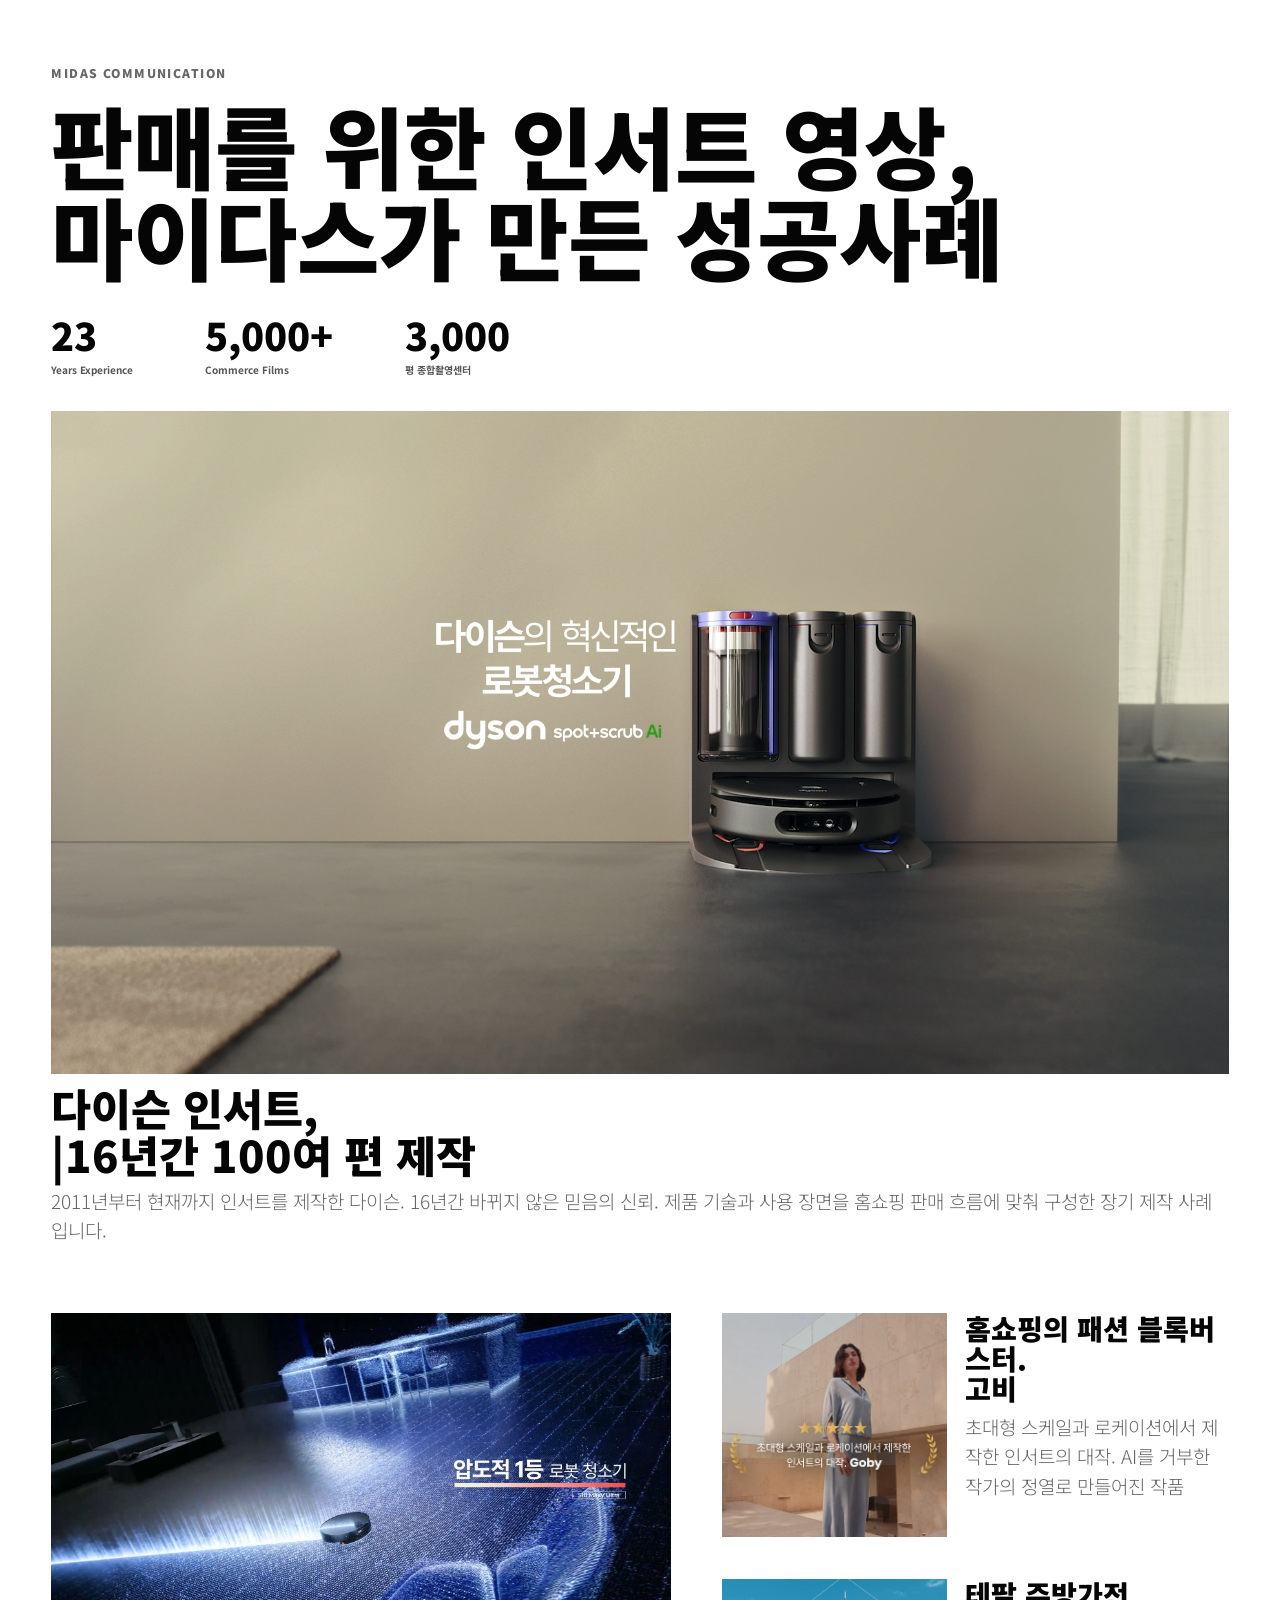
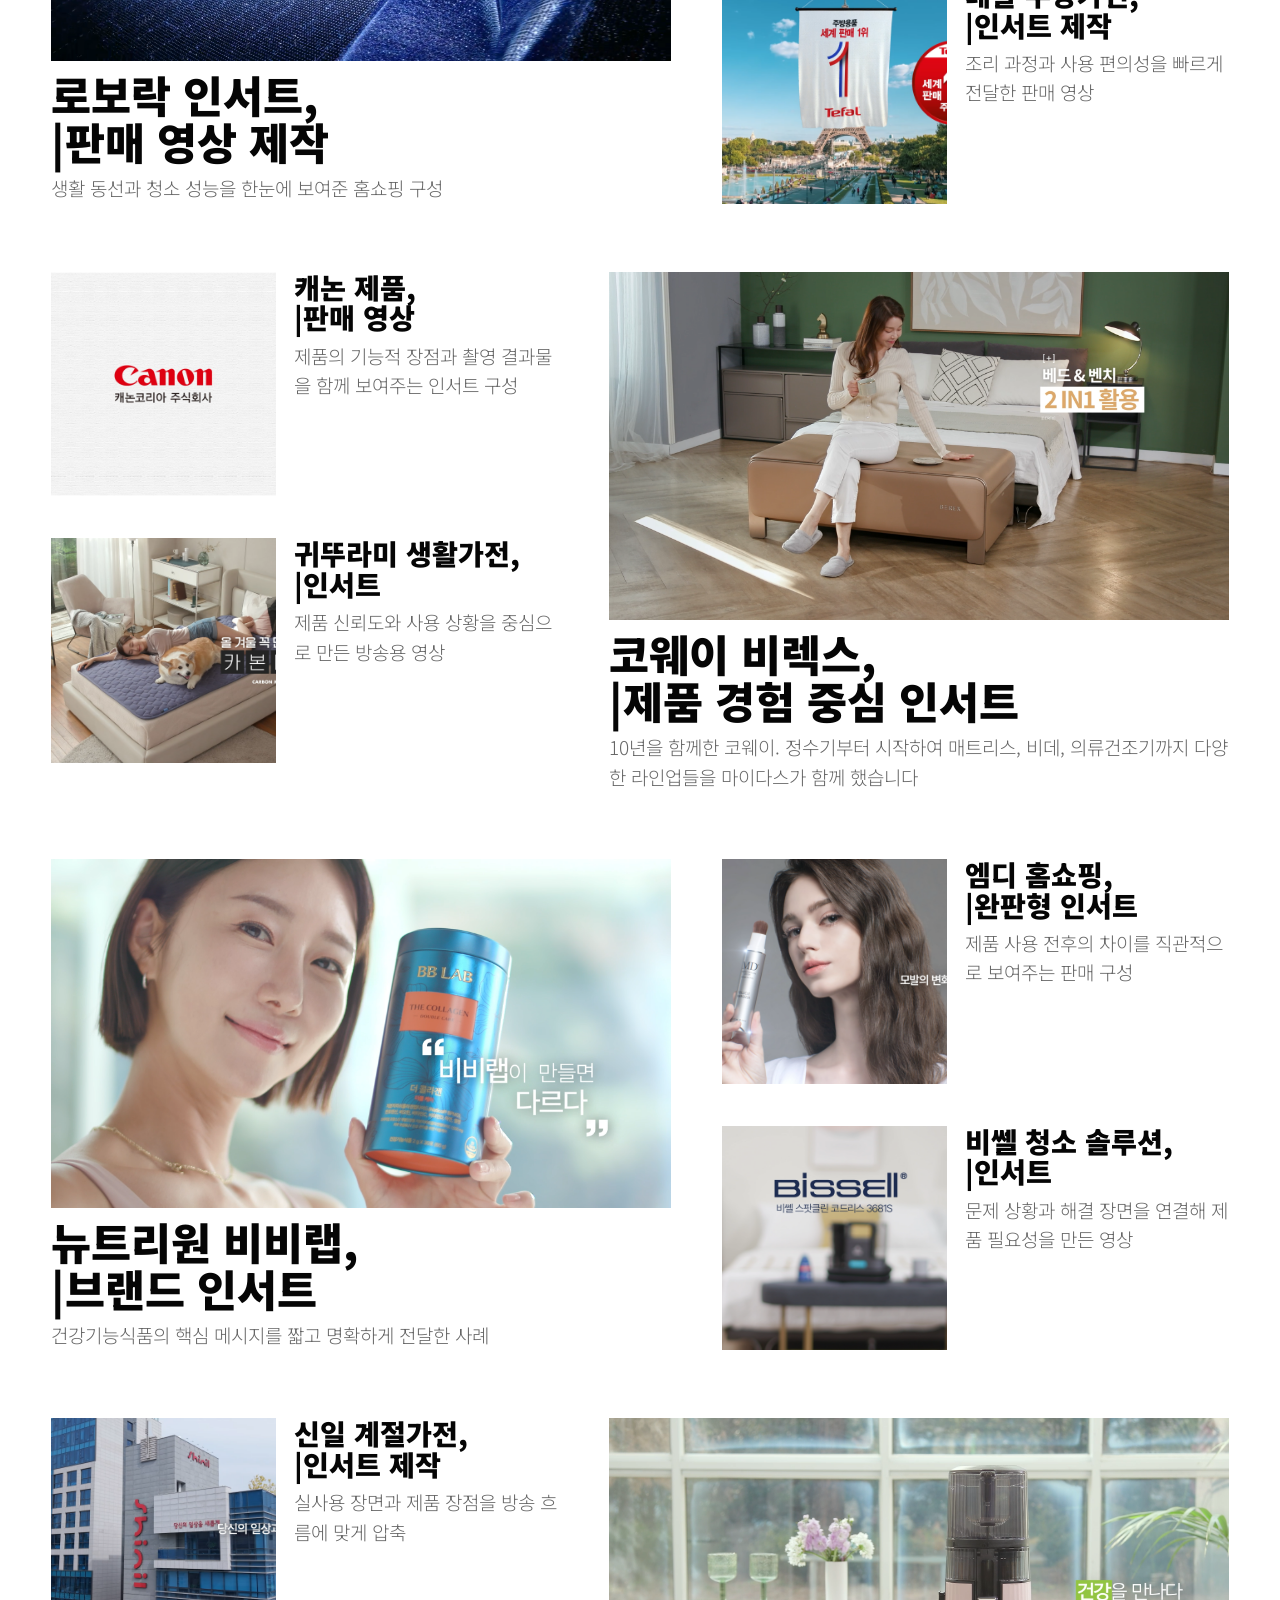
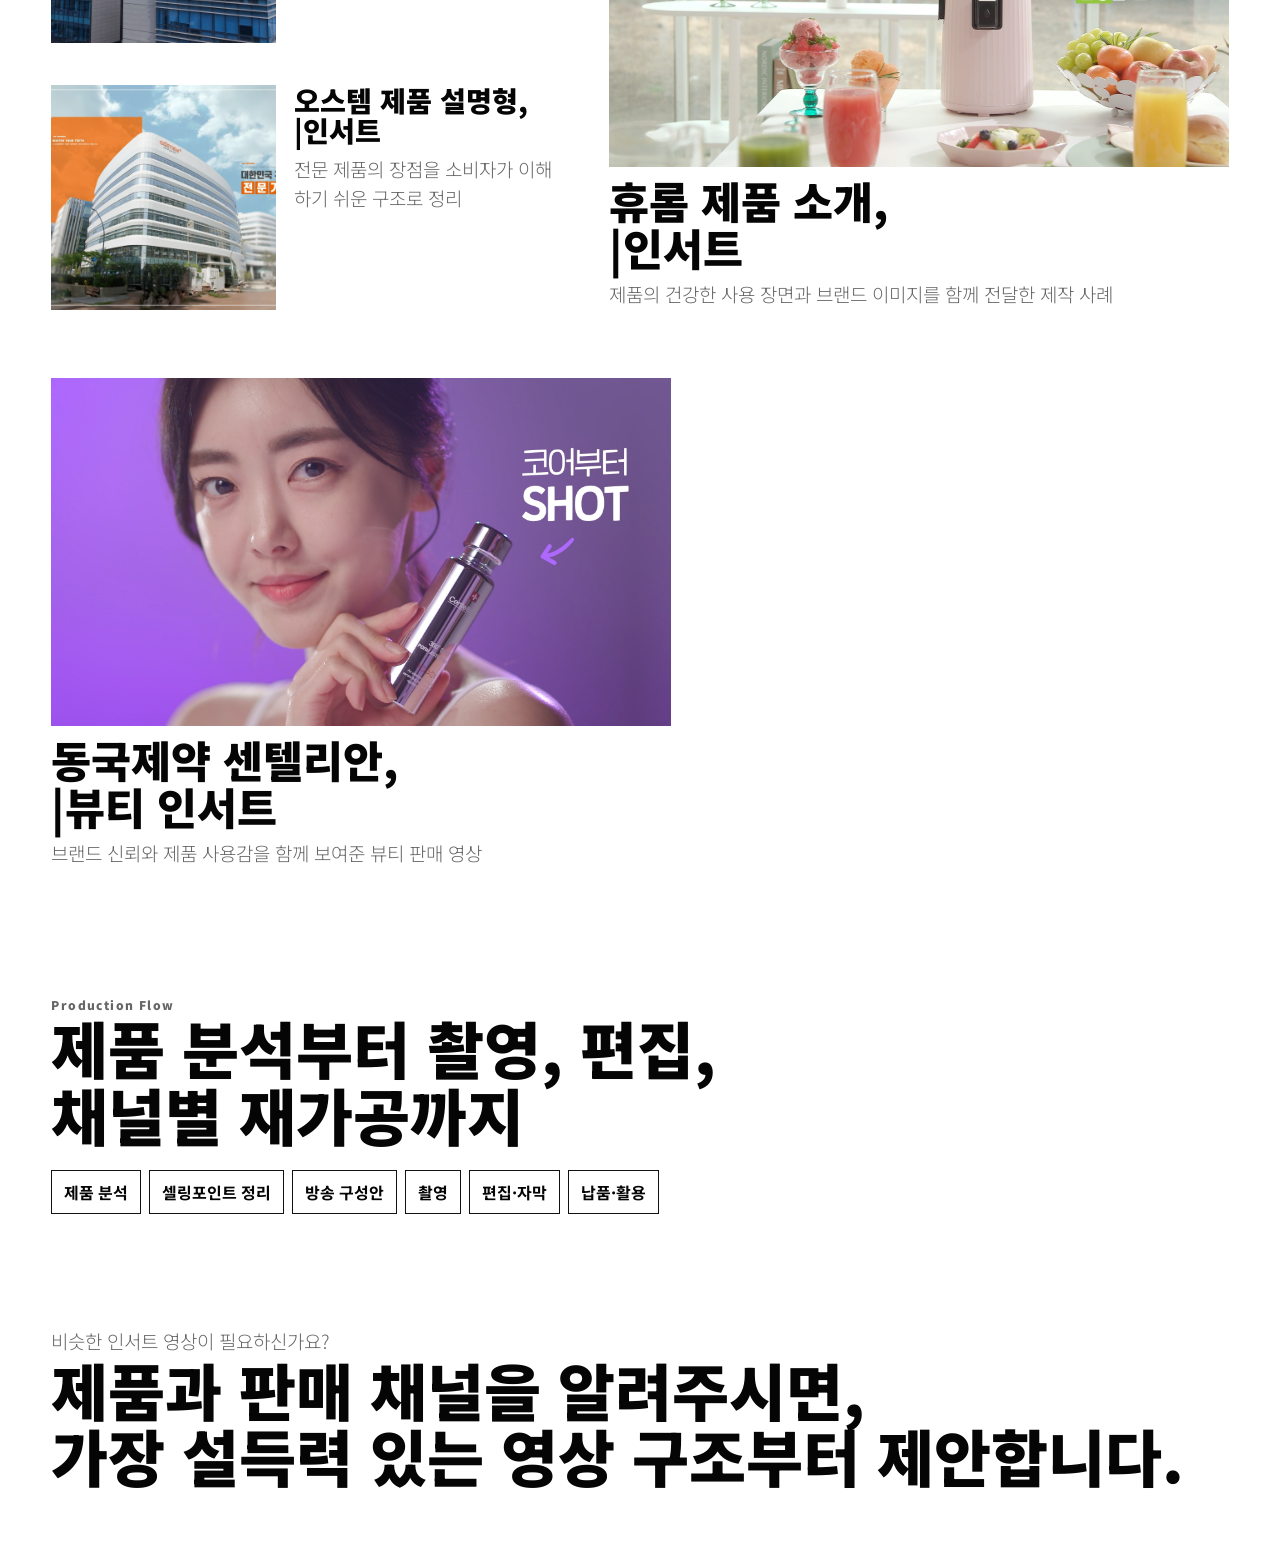
==== index.html @ a3e9abd9 "Update homepage from Google Sheets" ====
<!doctype html><html lang="ko"><head><meta charset="UTF-8"><meta name="viewport" content="width=device-width,initial-scale=1"><title>MIDAS Insert Success Cases</title><link rel="preconnect" href="https://fonts.googleapis.com"><link rel="preconnect" href="https://fonts.gstatic.com" crossorigin><link href="https://fonts.googleapis.com/css2?family=Noto+Sans+KR:wght@300;500;700;900&display=swap" rel="stylesheet"><style>*{box-sizing:border-box}body{margin:0;background:#fff;color:#050505;font-family:'Noto Sans KR',Arial,sans-serif}a{color:inherit;text-decoration:none}.hero{padding:56px 4vw 34px}.hero p,.eyebrow{font-weight:900;font-size:12px;letter-spacing:.12em}.hero h1{font-size:clamp(34px,7vw,92px);line-height:1.02;margin:16px 0 26px;font-weight:900}.stats{display:flex;gap:clamp(18px,6vw,72px);white-space:nowrap}.stats b{font-size:clamp(18px,4vw,38px);font-weight:900}.stats span{display:block;font-size:10px;font-weight:700;color:#555}.case-feature,.works-grid{padding:0 4vw}.editorial-row{display:grid;grid-template-columns:minmax(0,1.1fr) minmax(260px,.9fr);gap:clamp(22px,4vw,62px);align-items:start;margin:clamp(28px,5vw,58px) 0}.editorial-row:nth-child(even){grid-template-columns:minmax(260px,.9fr) minmax(0,1.1fr)}.editorial-row:nth-child(even)>.large-card{order:2}.stack-column{display:grid;gap:clamp(18px,2.5vw,34px)}.work-card{display:block;padding:0 0 10px;transition:.18s}.work-card:hover{background:#050505;color:#fff}.work-card:hover p{color:#bbb}figure{margin:0;overflow:hidden;background:#eee}.large-card figure{aspect-ratio:16/9}.small-card{display:grid;grid-template-columns:minmax(120px,.85fr) 1fr;gap:18px;align-items:start}.small-card figure{aspect-ratio:1/1}.work-card img{width:100%;height:100%;object-fit:cover;display:block}.caption{padding:10px 0 0}.small-card .caption{padding-top:0}h2{margin:0;font-size:clamp(24px,3.4vw,44px);line-height:1.08;font-weight:900}.small-card h2{font-size:clamp(20px,2.2vw,30px)}p{margin:8px 0 0;font-size:clamp(14px,1.5vw,19px);line-height:1.55;font-weight:300;color:#666}.process,.contact-cta{padding:52px 4vw}.process h2,.contact-cta h2{font-size:clamp(30px,5vw,62px)}.process div{display:flex;flex-wrap:wrap;gap:8px;margin-top:22px}.process span{border:1px solid #111;padding:9px 12px;font-weight:700}@media(max-width:760px){.hero{padding:38px 18px 24px}.stats{justify-content:space-between;gap:8px}.stats b{font-size:20px;text-align:center}.stats span{font-size:8px}.case-feature,.works-grid{padding:0 18px}.editorial-row,.editorial-row:nth-child(even){display:block;margin:24px 0}.editorial-row:nth-child(even)>.large-card{order:0}.stack-column{display:block}.work-card,.small-card{display:block;margin:0 0 24px;padding-bottom:0}.small-card figure,.large-card figure{aspect-ratio:16/9}.caption,.small-card .caption{padding:8px 0 0}.small-card h2,h2{font-size:24px}.process,.contact-cta{padding:36px 18px}}</style></head><body><header class="hero"><p>MIDAS COMMUNICATION</p><h1>판매를 위한 인서트 영상,<br>마이다스가 만든 성공사례</h1><div class="stats"><b>23<span>Years Experience</span></b><b>5,000+<span>Commerce Films</span></b><b>3,000<span>평 종합촬영센터</span></b></div></header><main><section class="case-feature"><a class="work-card large-card" href="https://www.youtube.com/watch?v=YJloBRVtW58" target="_blank" rel="noopener"><figure><img src="assets/img/insert/01-다이슨.png" alt="다이슨 인서트 성공사례"></figure><div class="caption"><h2>다이슨 인서트,<br>|16년간 100여 편 제작</h2><p>2011년부터 현재까지 인서트를 제작한 다이슨. 16년간 바뀌지 않은 믿음의 신뢰. 제품 기술과 사용 장면을 홈쇼핑 판매 흐름에 맞춰 구성한 장기 제작 사례입니다.</p></div></a></section><section class="works-grid"><section class="editorial-row"><a class="work-card large-card" href="https://www.youtube.com/watch?v=VkXqY6FxQPs" target="_blank" rel="noopener"><figure><img src="assets/img/insert/02-로보락.png" alt="로보락 인서트 성공사례"></figure><div class="caption"><h2>로보락 인서트,<br>|판매 영상 제작</h2><p>생활 동선과 청소 성능을 한눈에 보여준 홈쇼핑 구성</p></div></a><div class="stack-column"><a class="work-card small-card" href="https://www.youtube.com/watch?v=ZAcKIKrOYzE" target="_blank" rel="noopener"><figure><img src="assets/img/insert/03-고비.png" alt="고비 인서트 성공사례"></figure><div class="caption"><h2>홈쇼핑의 패션 블록버스터.<br> 고비</h2><p>초대형 스케일과 로케이션에서 제작한 인서트의 대작. AI를 거부한 작가의 정열로 만들어진 작품</p></div></a><a class="work-card small-card" href="https://www.youtube.com/watch?v=VJdQchpLtYg" target="_blank" rel="noopener"><figure><img src="assets/img/insert/04-테팔.png" alt="테팔 인서트 성공사례"></figure><div class="caption"><h2>테팔 주방가전,<br>|인서트 제작</h2><p>조리 과정과 사용 편의성을 빠르게 전달한 판매 영상</p></div></a></div></section><section class="editorial-row"><a class="work-card large-card" href="https://www.youtube.com/watch?v=bI1KoRubVqc" target="_blank" rel="noopener"><figure><img src="assets/img/insert/03-코웨이-비렉스.png" alt="코웨이 비렉스 인서트 성공사례"></figure><div class="caption"><h2>코웨이 비렉스,<br>|제품 경험 중심 인서트</h2><p>10년을 함께한 코웨이. 정수기부터 시작하여 매트리스, 비데, 의류건조기까지 다양한 라인업들을 마이다스가 함께 했습니다</p></div></a><div class="stack-column"><a class="work-card small-card" href="https://www.youtube.com/watch?v=8kF6odmtlQk" target="_blank" rel="noopener"><figure><img src="assets/img/insert/06-캐논.png" alt="캐논 인서트 성공사례"></figure><div class="caption"><h2>캐논 제품,<br>|판매 영상</h2><p>제품의 기능적 장점과 촬영 결과물을 함께 보여주는 인서트 구성</p></div></a><a class="work-card small-card" href="https://www.youtube.com/watch?v=P6BZHz0Z4r8" target="_blank" rel="noopener"><figure><img src="assets/img/insert/07-귀뚜라미.png" alt="귀뚜라미 인서트 성공사례"></figure><div class="caption"><h2>귀뚜라미 생활가전,<br>|인서트</h2><p>제품 신뢰도와 사용 상황을 중심으로 만든 방송용 영상</p></div></a></div></section><section class="editorial-row"><a class="work-card large-card" href="https://www.youtube.com/watch?v=Me5SKtn4d7Q" target="_blank" rel="noopener"><figure><img src="assets/img/insert/08-뉴트리원-비비랩.png" alt="뉴트리원 비비랩 인서트 성공사례"></figure><div class="caption"><h2>뉴트리원 비비랩,<br>|브랜드 인서트</h2><p>건강기능식품의 핵심 메시지를 짧고 명확하게 전달한 사례</p></div></a><div class="stack-column"><a class="work-card small-card" href="https://www.youtube.com/watch?v=_7g2HPHQSF0" target="_blank" rel="noopener"><figure><img src="assets/img/insert/09-엠디.png" alt="엠디 인서트 성공사례"></figure><div class="caption"><h2>엠디 홈쇼핑,<br>|완판형 인서트</h2><p>제품 사용 전후의 차이를 직관적으로 보여주는 판매 구성</p></div></a><a class="work-card small-card" href="https://www.youtube.com/watch?v=5ABR43fQeGI" target="_blank" rel="noopener"><figure><img src="assets/img/insert/10-비쎌.png" alt="비쎌 인서트 성공사례"></figure><div class="caption"><h2>비쎌 청소 솔루션,<br>|인서트</h2><p>문제 상황과 해결 장면을 연결해 제품 필요성을 만든 영상</p></div></a></div></section><section class="editorial-row"><a class="work-card large-card" href="https://www.youtube.com/watch?v=Prb7M-NFYwU" target="_blank" rel="noopener"><figure><img src="assets/img/insert/11-휴롬.png" alt="휴롬 인서트 성공사례"></figure><div class="caption"><h2>휴롬 제품 소개,<br>|인서트</h2><p>제품의 건강한 사용 장면과 브랜드 이미지를 함께 전달한 제작 사례</p></div></a><div class="stack-column"><a class="work-card small-card" href="https://www.youtube.com/watch?v=uvN6dx4Ad9w" target="_blank" rel="noopener"><figure><img src="assets/img/insert/12-신일.png" alt="신일 인서트 성공사례"></figure><div class="caption"><h2>신일 계절가전,<br>|인서트 제작</h2><p>실사용 장면과 제품 장점을 방송 흐름에 맞게 압축</p></div></a><a class="work-card small-card" href="https://www.youtube.com/watch?v=EaPGOPDnOjQ" target="_blank" rel="noopener"><figure><img src="assets/img/insert/13-오스템.png" alt="오스템 인서트 성공사례"></figure><div class="caption"><h2>오스템 제품 설명형,<br>|인서트</h2><p>전문 제품의 장점을 소비자가 이해하기 쉬운 구조로 정리</p></div></a></div></section><section class="editorial-row"><a class="work-card large-card" href="https://www.youtube.com/watch?v=bz98h67059M" target="_blank" rel="noopener"><figure><img src="assets/img/insert/14-동국제약-센텔리안.png" alt="동국제약 센텔리안 인서트 성공사례"></figure><div class="caption"><h2>동국제약 센텔리안,<br>|뷰티 인서트</h2><p>브랜드 신뢰와 제품 사용감을 함께 보여준 뷰티 판매 영상</p></div></a><div class="stack-column"></div></section></section><section class="process"><p class="eyebrow">Production Flow</p><h2>제품 분석부터 촬영, 편집,<br>채널별 재가공까지</h2><div><span>제품 분석</span><span>셀링포인트 정리</span><span>방송 구성안</span><span>촬영</span><span>편집·자막</span><span>납품·활용</span></div></section><section class="contact-cta"><p>비슷한 인서트 영상이 필요하신가요?</p><h2>제품과 판매 채널을 알려주시면,<br>가장 설득력 있는 영상 구조부터 제안합니다.</h2></section></main></body></html>
<!-- sheet-published 2026-06-17T03:00:27.350Z -->
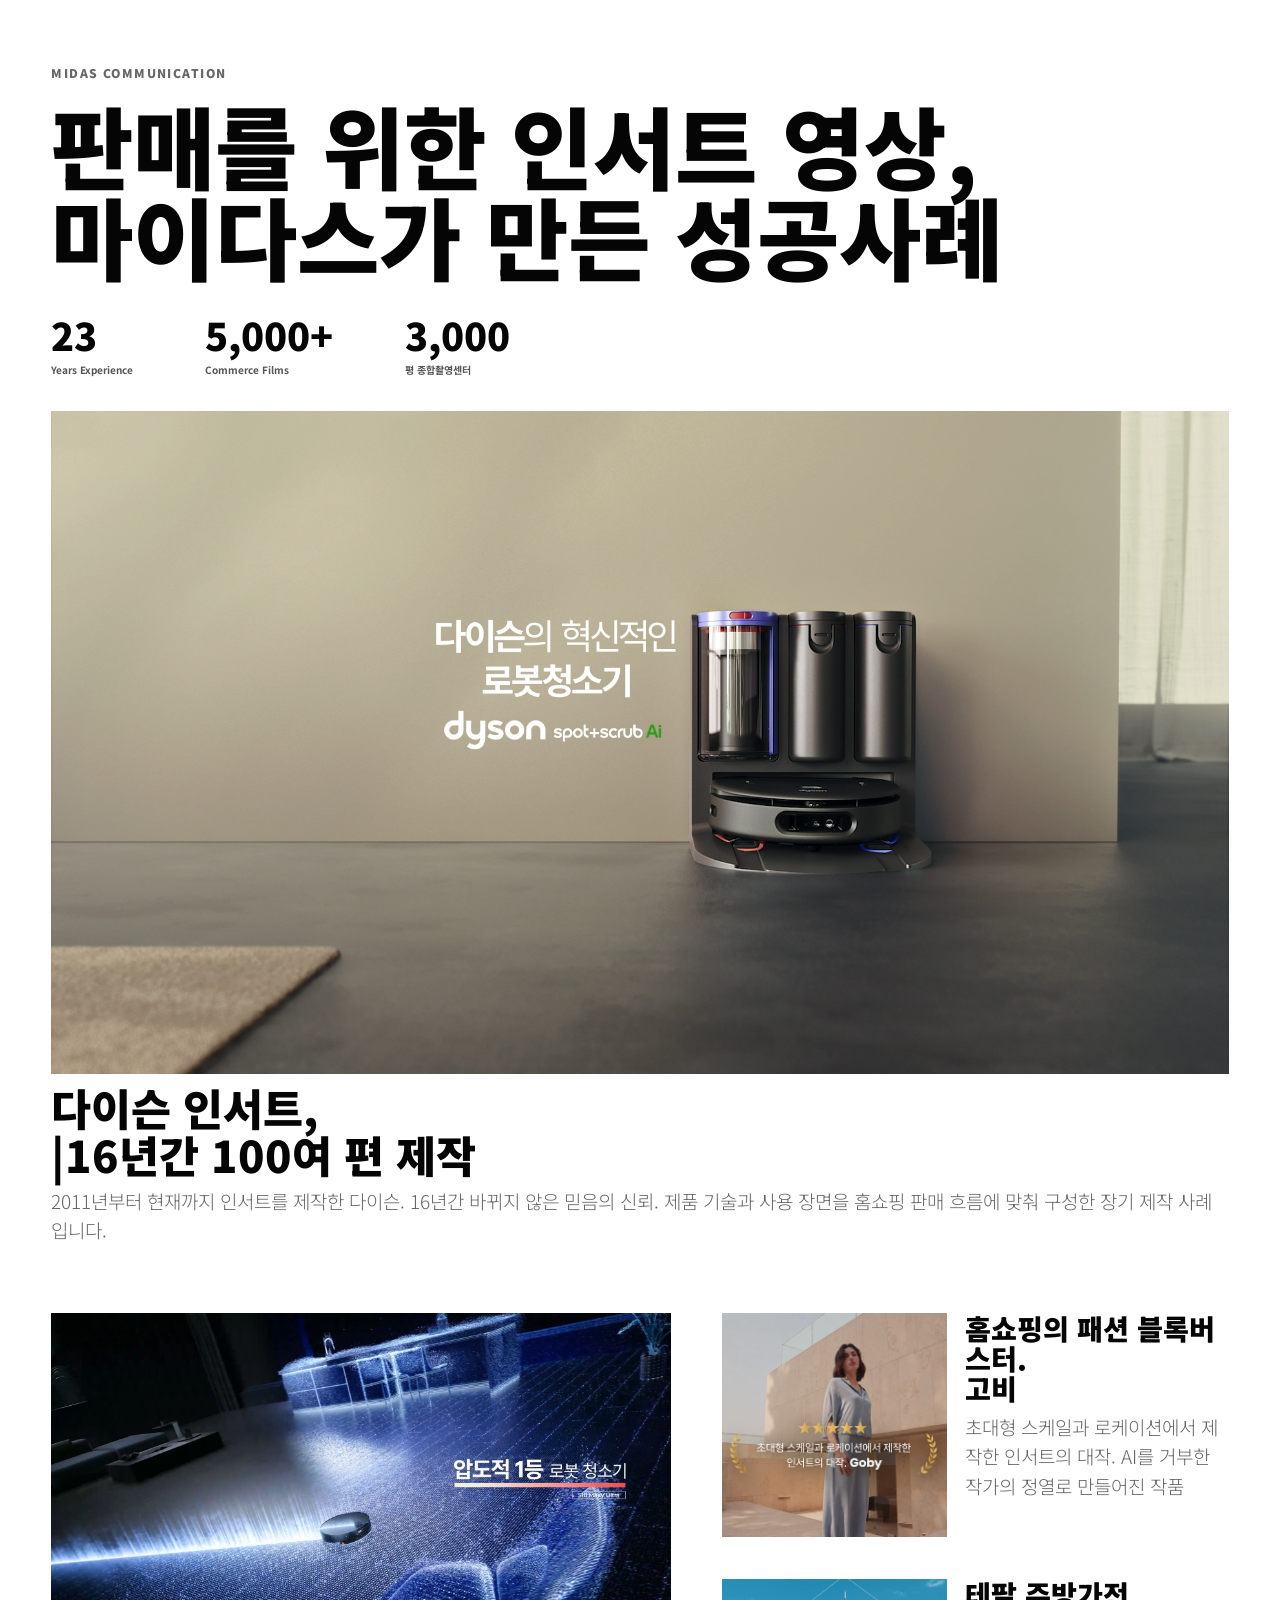
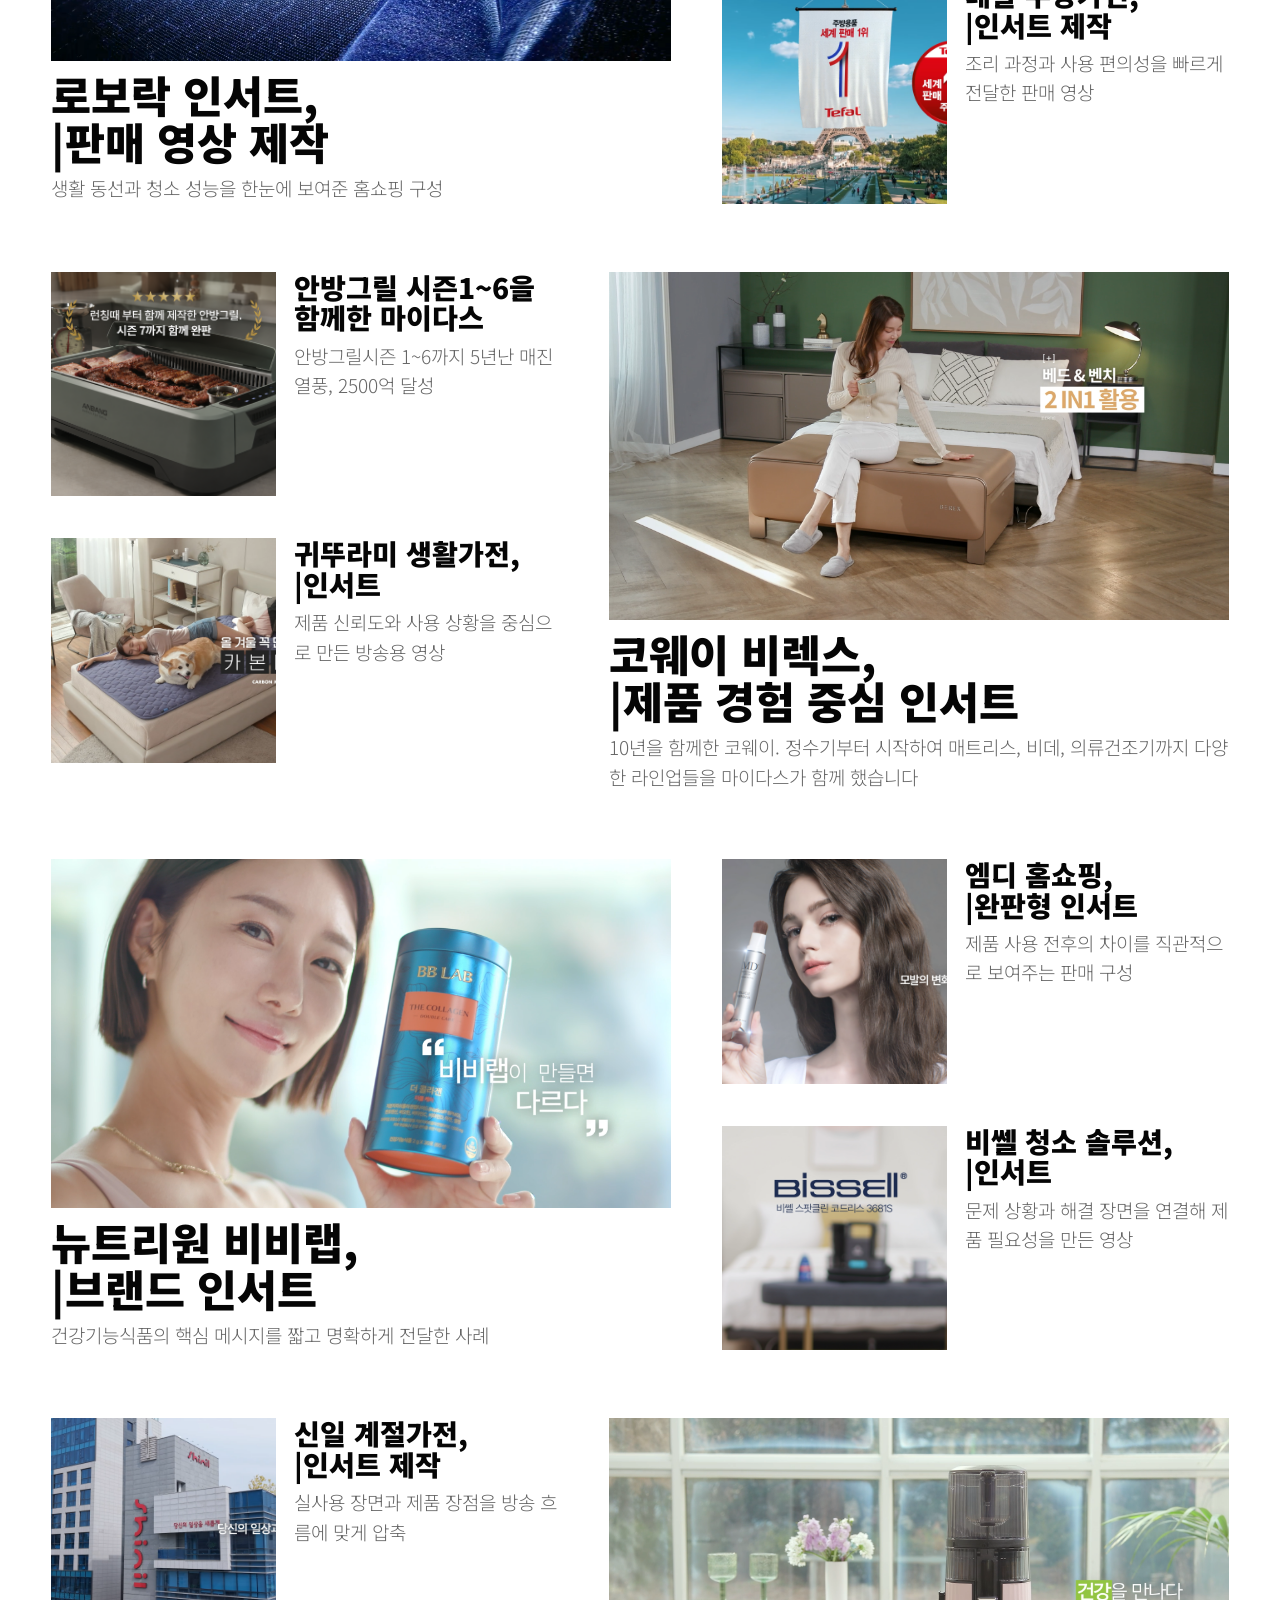
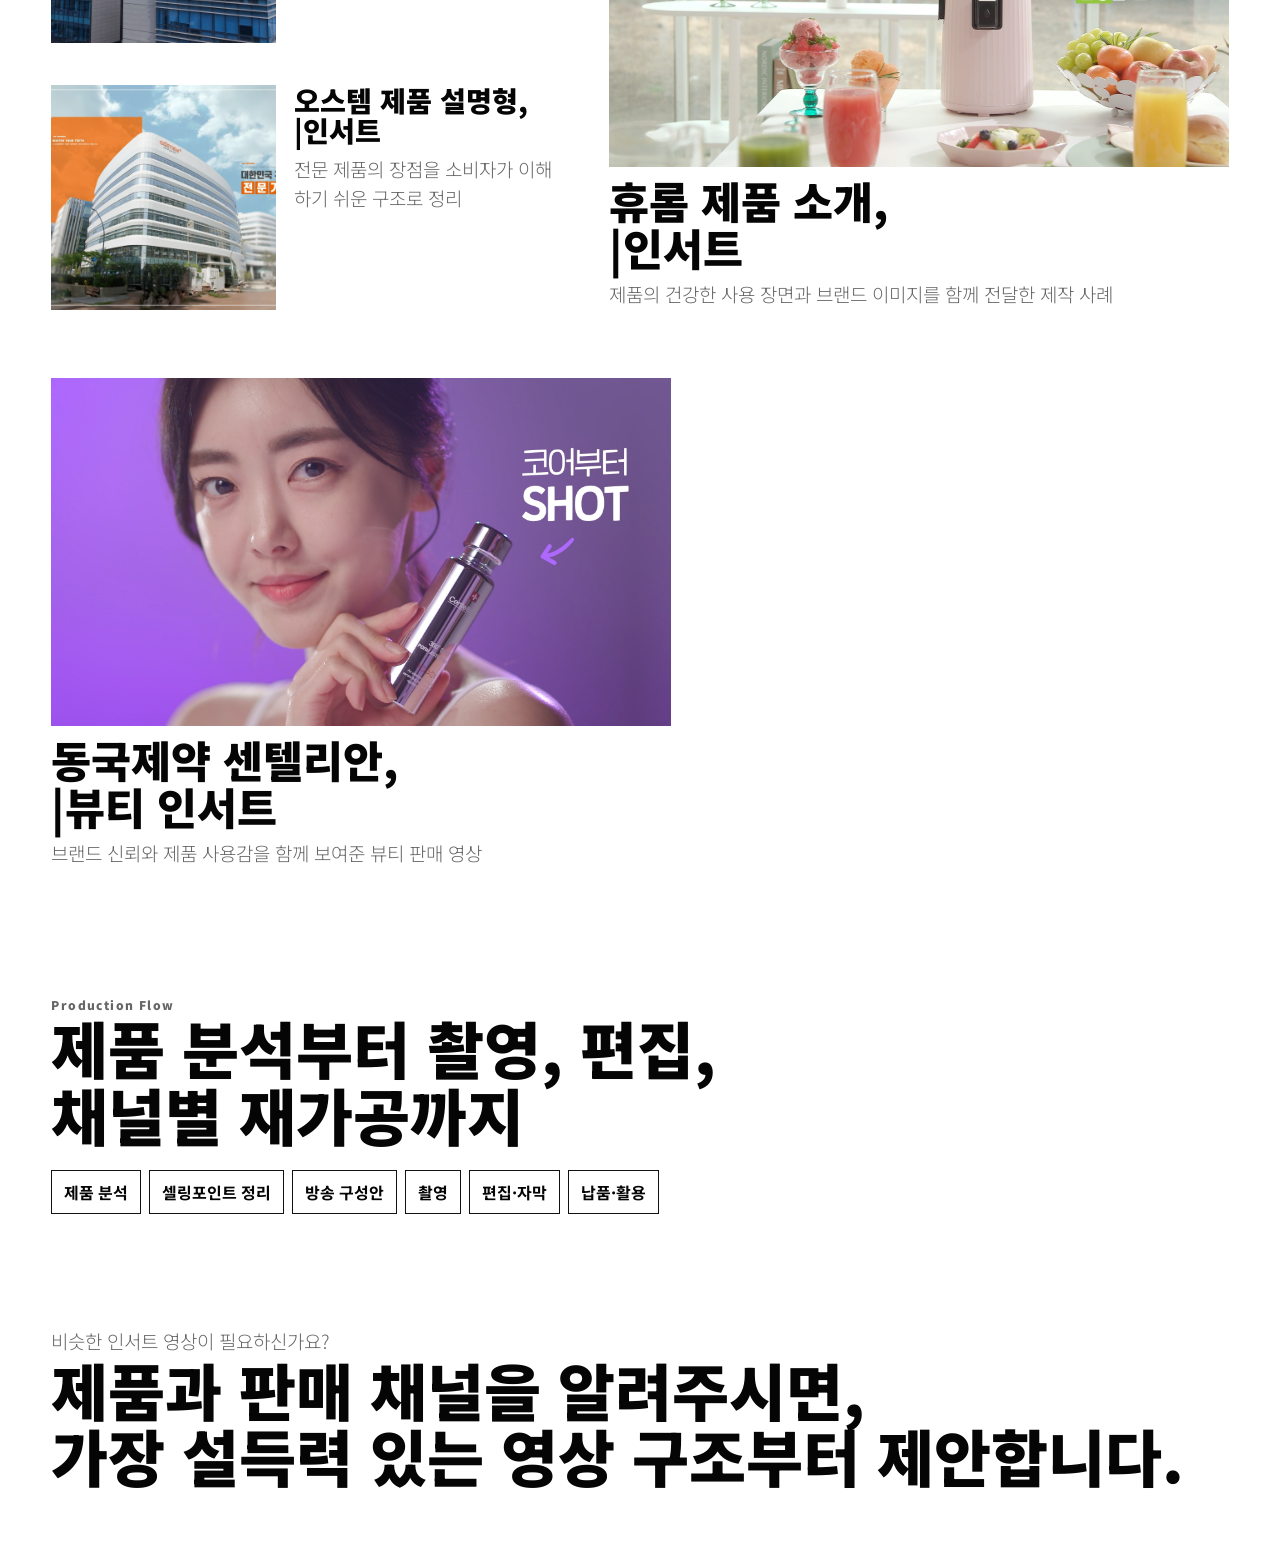
==== commit 90b23884: "Update homepage from Google Sheets" ====
--- a/index.html
+++ b/index.html
@@ -1,2 +1,2 @@
-<!doctype html><html lang="ko"><head><meta charset="UTF-8"><meta name="viewport" content="width=device-width,initial-scale=1"><title>MIDAS Insert Success Cases</title><link rel="preconnect" href="https://fonts.googleapis.com"><link rel="preconnect" href="https://fonts.gstatic.com" crossorigin><link href="https://fonts.googleapis.com/css2?family=Noto+Sans+KR:wght@300;500;700;900&display=swap" rel="stylesheet"><style>*{box-sizing:border-box}body{margin:0;background:#fff;color:#050505;font-family:'Noto Sans KR',Arial,sans-serif}a{color:inherit;text-decoration:none}.hero{padding:56px 4vw 34px}.hero p,.eyebrow{font-weight:900;font-size:12px;letter-spacing:.12em}.hero h1{font-size:clamp(34px,7vw,92px);line-height:1.02;margin:16px 0 26px;font-weight:900}.stats{display:flex;gap:clamp(18px,6vw,72px);white-space:nowrap}.stats b{font-size:clamp(18px,4vw,38px);font-weight:900}.stats span{display:block;font-size:10px;font-weight:700;color:#555}.case-feature,.works-grid{padding:0 4vw}.editorial-row{display:grid;grid-template-columns:minmax(0,1.1fr) minmax(260px,.9fr);gap:clamp(22px,4vw,62px);align-items:start;margin:clamp(28px,5vw,58px) 0}.editorial-row:nth-child(even){grid-template-columns:minmax(260px,.9fr) minmax(0,1.1fr)}.editorial-row:nth-child(even)>.large-card{order:2}.stack-column{display:grid;gap:clamp(18px,2.5vw,34px)}.work-card{display:block;padding:0 0 10px;transition:.18s}.work-card:hover{background:#050505;color:#fff}.work-card:hover p{color:#bbb}figure{margin:0;overflow:hidden;background:#eee}.large-card figure{aspect-ratio:16/9}.small-card{display:grid;grid-template-columns:minmax(120px,.85fr) 1fr;gap:18px;align-items:start}.small-card figure{aspect-ratio:1/1}.work-card img{width:100%;height:100%;object-fit:cover;display:block}.caption{padding:10px 0 0}.small-card .caption{padding-top:0}h2{margin:0;font-size:clamp(24px,3.4vw,44px);line-height:1.08;font-weight:900}.small-card h2{font-size:clamp(20px,2.2vw,30px)}p{margin:8px 0 0;font-size:clamp(14px,1.5vw,19px);line-height:1.55;font-weight:300;color:#666}.process,.contact-cta{padding:52px 4vw}.process h2,.contact-cta h2{font-size:clamp(30px,5vw,62px)}.process div{display:flex;flex-wrap:wrap;gap:8px;margin-top:22px}.process span{border:1px solid #111;padding:9px 12px;font-weight:700}@media(max-width:760px){.hero{padding:38px 18px 24px}.stats{justify-content:space-between;gap:8px}.stats b{font-size:20px;text-align:center}.stats span{font-size:8px}.case-feature,.works-grid{padding:0 18px}.editorial-row,.editorial-row:nth-child(even){display:block;margin:24px 0}.editorial-row:nth-child(even)>.large-card{order:0}.stack-column{display:block}.work-card,.small-card{display:block;margin:0 0 24px;padding-bottom:0}.small-card figure,.large-card figure{aspect-ratio:16/9}.caption,.small-card .caption{padding:8px 0 0}.small-card h2,h2{font-size:24px}.process,.contact-cta{padding:36px 18px}}</style></head><body><header class="hero"><p>MIDAS COMMUNICATION</p><h1>판매를 위한 인서트 영상,<br>마이다스가 만든 성공사례</h1><div class="stats"><b>23<span>Years Experience</span></b><b>5,000+<span>Commerce Films</span></b><b>3,000<span>평 종합촬영센터</span></b></div></header><main><section class="case-feature"><a class="work-card large-card" href="https://www.youtube.com/watch?v=YJloBRVtW58" target="_blank" rel="noopener"><figure><img src="assets/img/insert/01-다이슨.png" alt="다이슨 인서트 성공사례"></figure><div class="caption"><h2>다이슨 인서트,<br>|16년간 100여 편 제작</h2><p>2011년부터 현재까지 인서트를 제작한 다이슨. 16년간 바뀌지 않은 믿음의 신뢰. 제품 기술과 사용 장면을 홈쇼핑 판매 흐름에 맞춰 구성한 장기 제작 사례입니다.</p></div></a></section><section class="works-grid"><section class="editorial-row"><a class="work-card large-card" href="https://www.youtube.com/watch?v=VkXqY6FxQPs" target="_blank" rel="noopener"><figure><img src="assets/img/insert/02-로보락.png" alt="로보락 인서트 성공사례"></figure><div class="caption"><h2>로보락 인서트,<br>|판매 영상 제작</h2><p>생활 동선과 청소 성능을 한눈에 보여준 홈쇼핑 구성</p></div></a><div class="stack-column"><a class="work-card small-card" href="https://www.youtube.com/watch?v=ZAcKIKrOYzE" target="_blank" rel="noopener"><figure><img src="assets/img/insert/03-고비.png" alt="고비 인서트 성공사례"></figure><div class="caption"><h2>홈쇼핑의 패션 블록버스터.<br> 고비</h2><p>초대형 스케일과 로케이션에서 제작한 인서트의 대작. AI를 거부한 작가의 정열로 만들어진 작품</p></div></a><a class="work-card small-card" href="https://www.youtube.com/watch?v=VJdQchpLtYg" target="_blank" rel="noopener"><figure><img src="assets/img/insert/04-테팔.png" alt="테팔 인서트 성공사례"></figure><div class="caption"><h2>테팔 주방가전,<br>|인서트 제작</h2><p>조리 과정과 사용 편의성을 빠르게 전달한 판매 영상</p></div></a></div></section><section class="editorial-row"><a class="work-card large-card" href="https://www.youtube.com/watch?v=bI1KoRubVqc" target="_blank" rel="noopener"><figure><img src="assets/img/insert/03-코웨이-비렉스.png" alt="코웨이 비렉스 인서트 성공사례"></figure><div class="caption"><h2>코웨이 비렉스,<br>|제품 경험 중심 인서트</h2><p>10년을 함께한 코웨이. 정수기부터 시작하여 매트리스, 비데, 의류건조기까지 다양한 라인업들을 마이다스가 함께 했습니다</p></div></a><div class="stack-column"><a class="work-card small-card" href="https://www.youtube.com/watch?v=8kF6odmtlQk" target="_blank" rel="noopener"><figure><img src="assets/img/insert/06-캐논.png" alt="캐논 인서트 성공사례"></figure><div class="caption"><h2>캐논 제품,<br>|판매 영상</h2><p>제품의 기능적 장점과 촬영 결과물을 함께 보여주는 인서트 구성</p></div></a><a class="work-card small-card" href="https://www.youtube.com/watch?v=P6BZHz0Z4r8" target="_blank" rel="noopener"><figure><img src="assets/img/insert/07-귀뚜라미.png" alt="귀뚜라미 인서트 성공사례"></figure><div class="caption"><h2>귀뚜라미 생활가전,<br>|인서트</h2><p>제품 신뢰도와 사용 상황을 중심으로 만든 방송용 영상</p></div></a></div></section><section class="editorial-row"><a class="work-card large-card" href="https://www.youtube.com/watch?v=Me5SKtn4d7Q" target="_blank" rel="noopener"><figure><img src="assets/img/insert/08-뉴트리원-비비랩.png" alt="뉴트리원 비비랩 인서트 성공사례"></figure><div class="caption"><h2>뉴트리원 비비랩,<br>|브랜드 인서트</h2><p>건강기능식품의 핵심 메시지를 짧고 명확하게 전달한 사례</p></div></a><div class="stack-column"><a class="work-card small-card" href="https://www.youtube.com/watch?v=_7g2HPHQSF0" target="_blank" rel="noopener"><figure><img src="assets/img/insert/09-엠디.png" alt="엠디 인서트 성공사례"></figure><div class="caption"><h2>엠디 홈쇼핑,<br>|완판형 인서트</h2><p>제품 사용 전후의 차이를 직관적으로 보여주는 판매 구성</p></div></a><a class="work-card small-card" href="https://www.youtube.com/watch?v=5ABR43fQeGI" target="_blank" rel="noopener"><figure><img src="assets/img/insert/10-비쎌.png" alt="비쎌 인서트 성공사례"></figure><div class="caption"><h2>비쎌 청소 솔루션,<br>|인서트</h2><p>문제 상황과 해결 장면을 연결해 제품 필요성을 만든 영상</p></div></a></div></section><section class="editorial-row"><a class="work-card large-card" href="https://www.youtube.com/watch?v=Prb7M-NFYwU" target="_blank" rel="noopener"><figure><img src="assets/img/insert/11-휴롬.png" alt="휴롬 인서트 성공사례"></figure><div class="caption"><h2>휴롬 제품 소개,<br>|인서트</h2><p>제품의 건강한 사용 장면과 브랜드 이미지를 함께 전달한 제작 사례</p></div></a><div class="stack-column"><a class="work-card small-card" href="https://www.youtube.com/watch?v=uvN6dx4Ad9w" target="_blank" rel="noopener"><figure><img src="assets/img/insert/12-신일.png" alt="신일 인서트 성공사례"></figure><div class="caption"><h2>신일 계절가전,<br>|인서트 제작</h2><p>실사용 장면과 제품 장점을 방송 흐름에 맞게 압축</p></div></a><a class="work-card small-card" href="https://www.youtube.com/watch?v=EaPGOPDnOjQ" target="_blank" rel="noopener"><figure><img src="assets/img/insert/13-오스템.png" alt="오스템 인서트 성공사례"></figure><div class="caption"><h2>오스템 제품 설명형,<br>|인서트</h2><p>전문 제품의 장점을 소비자가 이해하기 쉬운 구조로 정리</p></div></a></div></section><section class="editorial-row"><a class="work-card large-card" href="https://www.youtube.com/watch?v=bz98h67059M" target="_blank" rel="noopener"><figure><img src="assets/img/insert/14-동국제약-센텔리안.png" alt="동국제약 센텔리안 인서트 성공사례"></figure><div class="caption"><h2>동국제약 센텔리안,<br>|뷰티 인서트</h2><p>브랜드 신뢰와 제품 사용감을 함께 보여준 뷰티 판매 영상</p></div></a><div class="stack-column"></div></section></section><section class="process"><p class="eyebrow">Production Flow</p><h2>제품 분석부터 촬영, 편집,<br>채널별 재가공까지</h2><div><span>제품 분석</span><span>셀링포인트 정리</span><span>방송 구성안</span><span>촬영</span><span>편집·자막</span><span>납품·활용</span></div></section><section class="contact-cta"><p>비슷한 인서트 영상이 필요하신가요?</p><h2>제품과 판매 채널을 알려주시면,<br>가장 설득력 있는 영상 구조부터 제안합니다.</h2></section></main></body></html>
-<!-- sheet-published 2026-06-17T03:00:27.350Z -->+<!doctype html><html lang="ko"><head><meta charset="UTF-8"><meta name="viewport" content="width=device-width,initial-scale=1"><title>MIDAS Insert Success Cases</title><link rel="preconnect" href="https://fonts.googleapis.com"><link rel="preconnect" href="https://fonts.gstatic.com" crossorigin><link href="https://fonts.googleapis.com/css2?family=Noto+Sans+KR:wght@300;500;700;900&display=swap" rel="stylesheet"><style>*{box-sizing:border-box}body{margin:0;background:#fff;color:#050505;font-family:'Noto Sans KR',Arial,sans-serif}a{color:inherit;text-decoration:none}.hero{padding:56px 4vw 34px}.hero p,.eyebrow{font-weight:900;font-size:12px;letter-spacing:.12em}.hero h1{font-size:clamp(34px,7vw,92px);line-height:1.02;margin:16px 0 26px;font-weight:900}.stats{display:flex;gap:clamp(18px,6vw,72px);white-space:nowrap}.stats b{font-size:clamp(18px,4vw,38px);font-weight:900}.stats span{display:block;font-size:10px;font-weight:700;color:#555}.case-feature,.works-grid{padding:0 4vw}.editorial-row{display:grid;grid-template-columns:minmax(0,1.1fr) minmax(260px,.9fr);gap:clamp(22px,4vw,62px);align-items:start;margin:clamp(28px,5vw,58px) 0}.editorial-row:nth-child(even){grid-template-columns:minmax(260px,.9fr) minmax(0,1.1fr)}.editorial-row:nth-child(even)>.large-card{order:2}.stack-column{display:grid;gap:clamp(18px,2.5vw,34px)}.work-card{display:block;padding:0 0 10px;transition:.18s}.work-card:hover{background:#050505;color:#fff}.work-card:hover p{color:#bbb}figure{margin:0;overflow:hidden;background:#eee}.large-card figure{aspect-ratio:16/9}.small-card{display:grid;grid-template-columns:minmax(120px,.85fr) 1fr;gap:18px;align-items:start}.small-card figure{aspect-ratio:1/1}.work-card img{width:100%;height:100%;object-fit:cover;display:block}.caption{padding:10px 0 0}.small-card .caption{padding-top:0}h2{margin:0;font-size:clamp(24px,3.4vw,44px);line-height:1.08;font-weight:900}.small-card h2{font-size:clamp(20px,2.2vw,30px)}p{margin:8px 0 0;font-size:clamp(14px,1.5vw,19px);line-height:1.55;font-weight:300;color:#666}.process,.contact-cta{padding:52px 4vw}.process h2,.contact-cta h2{font-size:clamp(30px,5vw,62px)}.process div{display:flex;flex-wrap:wrap;gap:8px;margin-top:22px}.process span{border:1px solid #111;padding:9px 12px;font-weight:700}@media(max-width:760px){.hero{padding:38px 18px 24px}.stats{justify-content:space-between;gap:8px}.stats b{font-size:20px;text-align:center}.stats span{font-size:8px}.case-feature,.works-grid{padding:0 18px}.editorial-row,.editorial-row:nth-child(even){display:block;margin:24px 0}.editorial-row:nth-child(even)>.large-card{order:0}.stack-column{display:block}.work-card,.small-card{display:block;margin:0 0 24px;padding-bottom:0}.small-card figure,.large-card figure{aspect-ratio:16/9}.caption,.small-card .caption{padding:8px 0 0}.small-card h2,h2{font-size:24px}.process,.contact-cta{padding:36px 18px}}</style></head><body><header class="hero"><p>MIDAS COMMUNICATION</p><h1>판매를 위한 인서트 영상,<br>마이다스가 만든 성공사례</h1><div class="stats"><b>23<span>Years Experience</span></b><b>5,000+<span>Commerce Films</span></b><b>3,000<span>평 종합촬영센터</span></b></div></header><main><section class="case-feature"><a class="work-card large-card" href="https://www.youtube.com/watch?v=YJloBRVtW58" target="_blank" rel="noopener"><figure><img src="assets/img/insert/01-다이슨.png" alt="다이슨 인서트 성공사례"></figure><div class="caption"><h2>다이슨 인서트,<br>|16년간 100여 편 제작</h2><p>2011년부터 현재까지 인서트를 제작한 다이슨. 16년간 바뀌지 않은 믿음의 신뢰. 제품 기술과 사용 장면을 홈쇼핑 판매 흐름에 맞춰 구성한 장기 제작 사례입니다.</p></div></a></section><section class="works-grid"><section class="editorial-row"><a class="work-card large-card" href="https://www.youtube.com/watch?v=VkXqY6FxQPs" target="_blank" rel="noopener"><figure><img src="assets/img/insert/02-로보락.png" alt="로보락 인서트 성공사례"></figure><div class="caption"><h2>로보락 인서트,<br>|판매 영상 제작</h2><p>생활 동선과 청소 성능을 한눈에 보여준 홈쇼핑 구성</p></div></a><div class="stack-column"><a class="work-card small-card" href="https://www.youtube.com/watch?v=ZAcKIKrOYzE" target="_blank" rel="noopener"><figure><img src="assets/img/insert/03-고비.png" alt="고비 인서트 성공사례"></figure><div class="caption"><h2>홈쇼핑의 패션 블록버스터.<br> 고비</h2><p>초대형 스케일과 로케이션에서 제작한 인서트의 대작. AI를 거부한 작가의 정열로 만들어진 작품</p></div></a><a class="work-card small-card" href="https://www.youtube.com/watch?v=VJdQchpLtYg" target="_blank" rel="noopener"><figure><img src="assets/img/insert/04-테팔.png" alt="테팔 인서트 성공사례"></figure><div class="caption"><h2>테팔 주방가전,<br>|인서트 제작</h2><p>조리 과정과 사용 편의성을 빠르게 전달한 판매 영상</p></div></a></div></section><section class="editorial-row"><a class="work-card large-card" href="https://www.youtube.com/watch?v=bI1KoRubVqc" target="_blank" rel="noopener"><figure><img src="assets/img/insert/03-코웨이-비렉스.png" alt="코웨이 비렉스 인서트 성공사례"></figure><div class="caption"><h2>코웨이 비렉스,<br>|제품 경험 중심 인서트</h2><p>10년을 함께한 코웨이. 정수기부터 시작하여 매트리스, 비데, 의류건조기까지 다양한 라인업들을 마이다스가 함께 했습니다</p></div></a><div class="stack-column"><a class="work-card small-card" href="https://www.youtube.com/watch?v=8kF6odmtlQk" target="_blank" rel="noopener"><figure><img src="assets/img/insert/06-안방그릴.png" alt="안방그릴 인서트 성공사례"></figure><div class="caption"><h2>안방그릴 시즌1~6을 함께한 마이다스</h2><p>안방그릴시즌 1~6까지 5년난 매진열풍, 2500억 달성</p></div></a><a class="work-card small-card" href="https://www.youtube.com/watch?v=P6BZHz0Z4r8" target="_blank" rel="noopener"><figure><img src="assets/img/insert/07-귀뚜라미.png" alt="귀뚜라미 인서트 성공사례"></figure><div class="caption"><h2>귀뚜라미 생활가전,<br>|인서트</h2><p>제품 신뢰도와 사용 상황을 중심으로 만든 방송용 영상</p></div></a></div></section><section class="editorial-row"><a class="work-card large-card" href="https://www.youtube.com/watch?v=Me5SKtn4d7Q" target="_blank" rel="noopener"><figure><img src="assets/img/insert/08-뉴트리원-비비랩.png" alt="뉴트리원 비비랩 인서트 성공사례"></figure><div class="caption"><h2>뉴트리원 비비랩,<br>|브랜드 인서트</h2><p>건강기능식품의 핵심 메시지를 짧고 명확하게 전달한 사례</p></div></a><div class="stack-column"><a class="work-card small-card" href="https://www.youtube.com/watch?v=_7g2HPHQSF0" target="_blank" rel="noopener"><figure><img src="assets/img/insert/09-엠디.png" alt="엠디 인서트 성공사례"></figure><div class="caption"><h2>엠디 홈쇼핑,<br>|완판형 인서트</h2><p>제품 사용 전후의 차이를 직관적으로 보여주는 판매 구성</p></div></a><a class="work-card small-card" href="https://www.youtube.com/watch?v=5ABR43fQeGI" target="_blank" rel="noopener"><figure><img src="assets/img/insert/10-비쎌.png" alt="비쎌 인서트 성공사례"></figure><div class="caption"><h2>비쎌 청소 솔루션,<br>|인서트</h2><p>문제 상황과 해결 장면을 연결해 제품 필요성을 만든 영상</p></div></a></div></section><section class="editorial-row"><a class="work-card large-card" href="https://www.youtube.com/watch?v=Prb7M-NFYwU" target="_blank" rel="noopener"><figure><img src="assets/img/insert/11-휴롬.png" alt="휴롬 인서트 성공사례"></figure><div class="caption"><h2>휴롬 제품 소개,<br>|인서트</h2><p>제품의 건강한 사용 장면과 브랜드 이미지를 함께 전달한 제작 사례</p></div></a><div class="stack-column"><a class="work-card small-card" href="https://www.youtube.com/watch?v=uvN6dx4Ad9w" target="_blank" rel="noopener"><figure><img src="assets/img/insert/12-신일.png" alt="신일 인서트 성공사례"></figure><div class="caption"><h2>신일 계절가전,<br>|인서트 제작</h2><p>실사용 장면과 제품 장점을 방송 흐름에 맞게 압축</p></div></a><a class="work-card small-card" href="https://www.youtube.com/watch?v=EaPGOPDnOjQ" target="_blank" rel="noopener"><figure><img src="assets/img/insert/13-오스템.png" alt="오스템 인서트 성공사례"></figure><div class="caption"><h2>오스템 제품 설명형,<br>|인서트</h2><p>전문 제품의 장점을 소비자가 이해하기 쉬운 구조로 정리</p></div></a></div></section><section class="editorial-row"><a class="work-card large-card" href="https://www.youtube.com/watch?v=bz98h67059M" target="_blank" rel="noopener"><figure><img src="assets/img/insert/14-동국제약-센텔리안.png" alt="동국제약 센텔리안 인서트 성공사례"></figure><div class="caption"><h2>동국제약 센텔리안,<br>|뷰티 인서트</h2><p>브랜드 신뢰와 제품 사용감을 함께 보여준 뷰티 판매 영상</p></div></a><div class="stack-column"></div></section></section><section class="process"><p class="eyebrow">Production Flow</p><h2>제품 분석부터 촬영, 편집,<br>채널별 재가공까지</h2><div><span>제품 분석</span><span>셀링포인트 정리</span><span>방송 구성안</span><span>촬영</span><span>편집·자막</span><span>납품·활용</span></div></section><section class="contact-cta"><p>비슷한 인서트 영상이 필요하신가요?</p><h2>제품과 판매 채널을 알려주시면,<br>가장 설득력 있는 영상 구조부터 제안합니다.</h2></section></main></body></html>
+<!-- sheet-published 2026-06-17T03:04:25.917Z -->
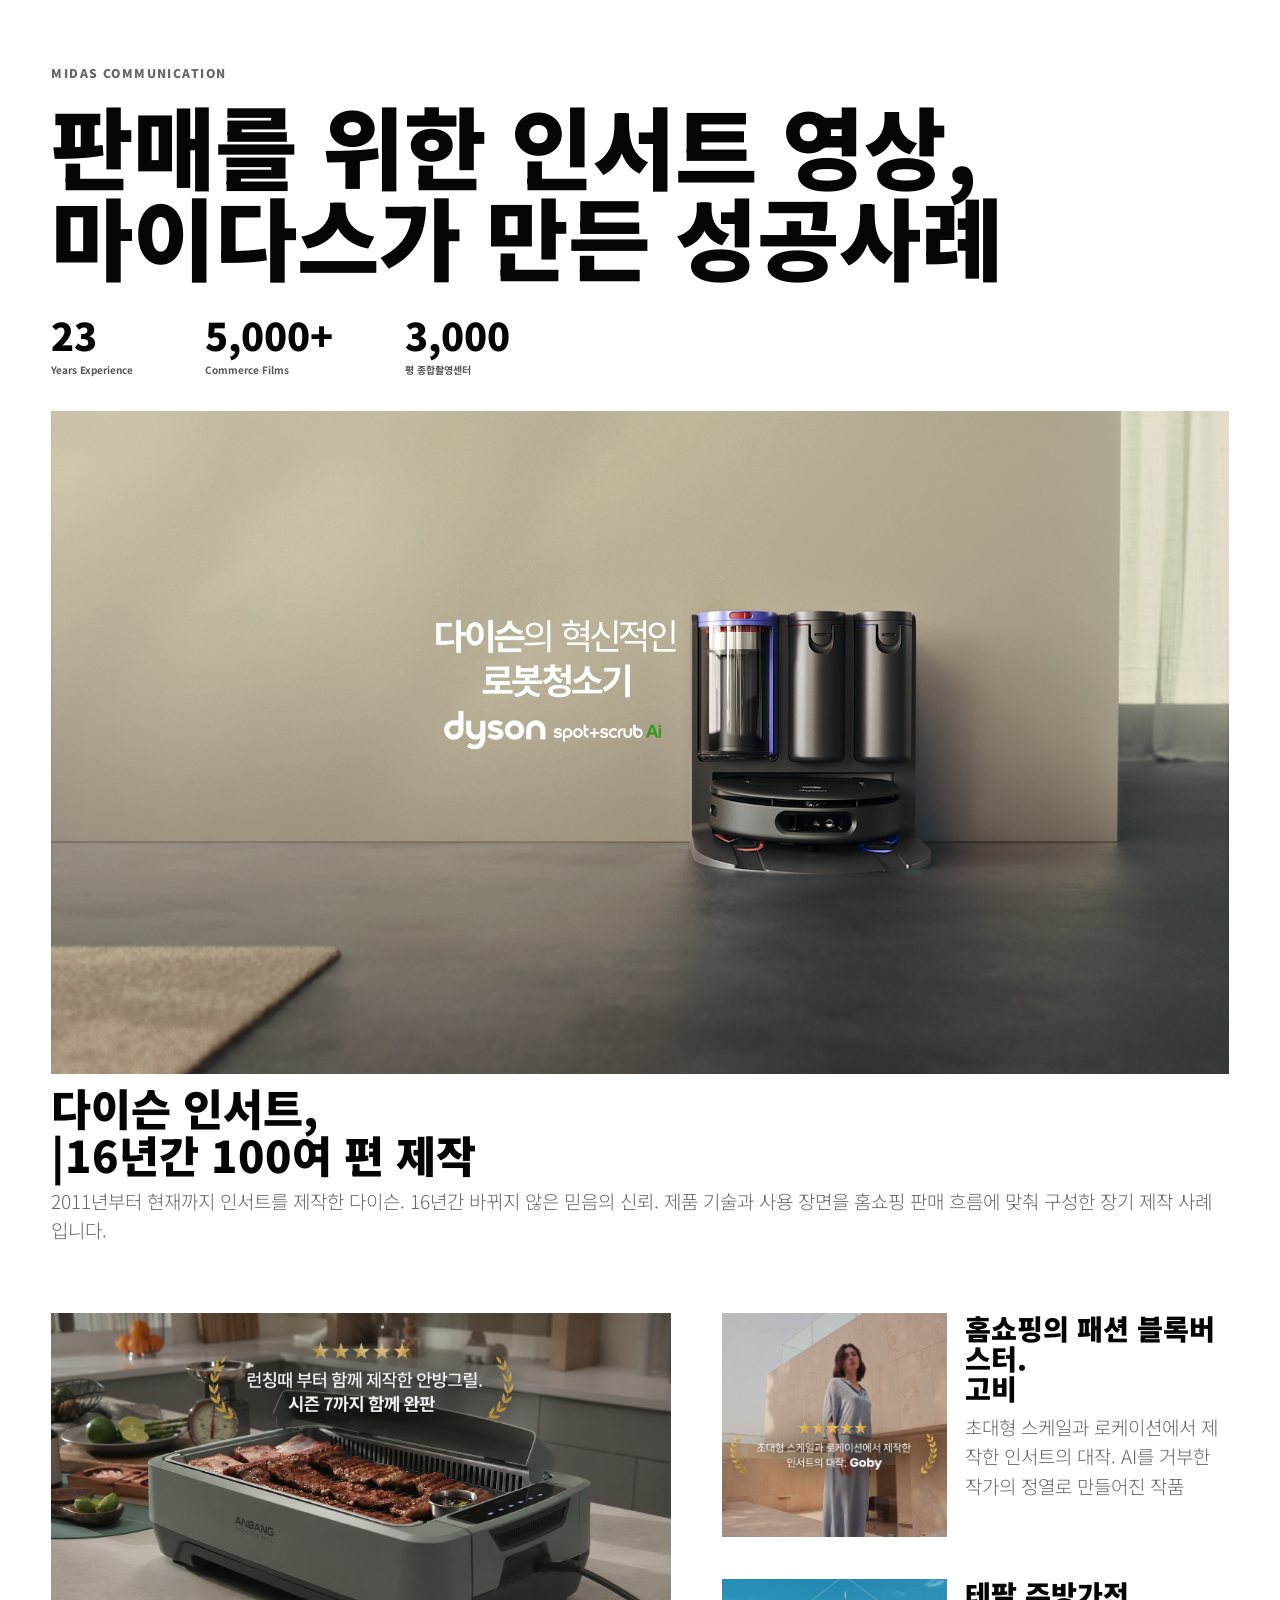
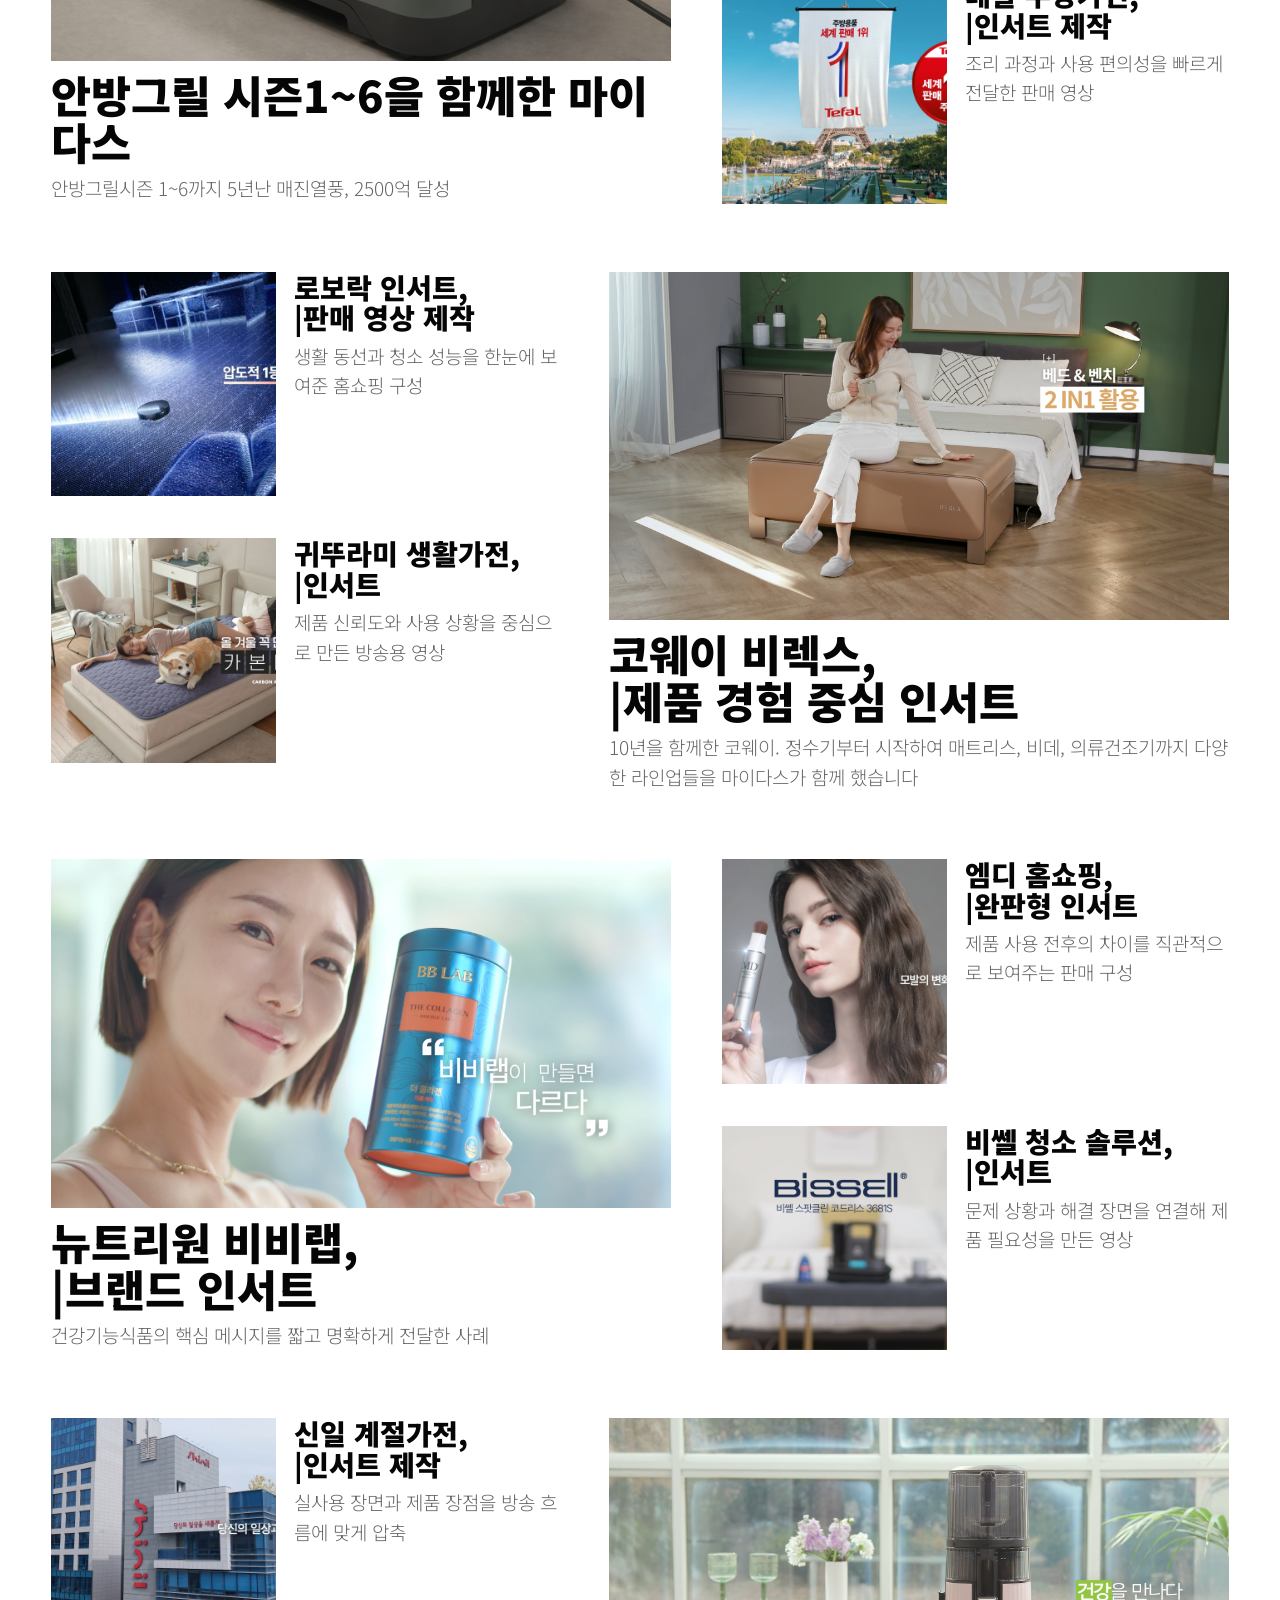
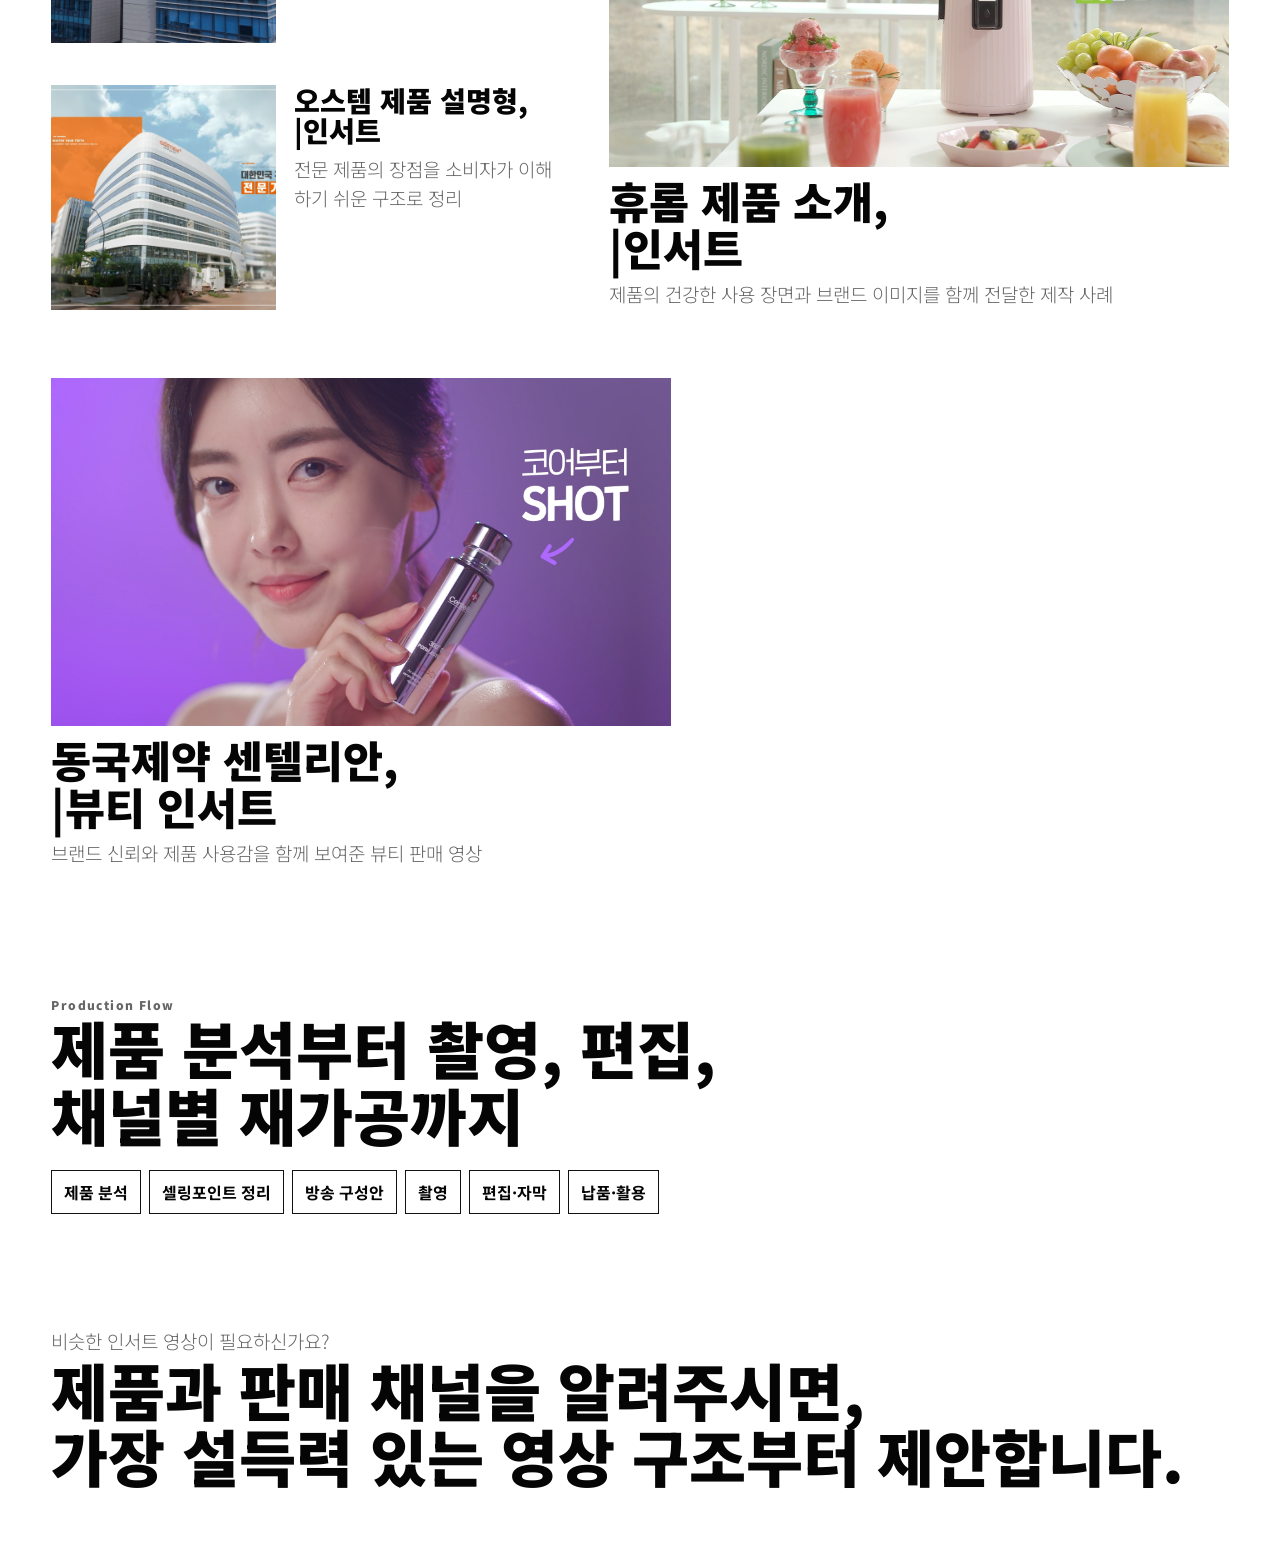
==== commit fb22f68f: "Update homepage from Google Sheets" ====
--- a/index.html
+++ b/index.html
@@ -1,2 +1,2 @@
-<!doctype html><html lang="ko"><head><meta charset="UTF-8"><meta name="viewport" content="width=device-width,initial-scale=1"><title>MIDAS Insert Success Cases</title><link rel="preconnect" href="https://fonts.googleapis.com"><link rel="preconnect" href="https://fonts.gstatic.com" crossorigin><link href="https://fonts.googleapis.com/css2?family=Noto+Sans+KR:wght@300;500;700;900&display=swap" rel="stylesheet"><style>*{box-sizing:border-box}body{margin:0;background:#fff;color:#050505;font-family:'Noto Sans KR',Arial,sans-serif}a{color:inherit;text-decoration:none}.hero{padding:56px 4vw 34px}.hero p,.eyebrow{font-weight:900;font-size:12px;letter-spacing:.12em}.hero h1{font-size:clamp(34px,7vw,92px);line-height:1.02;margin:16px 0 26px;font-weight:900}.stats{display:flex;gap:clamp(18px,6vw,72px);white-space:nowrap}.stats b{font-size:clamp(18px,4vw,38px);font-weight:900}.stats span{display:block;font-size:10px;font-weight:700;color:#555}.case-feature,.works-grid{padding:0 4vw}.editorial-row{display:grid;grid-template-columns:minmax(0,1.1fr) minmax(260px,.9fr);gap:clamp(22px,4vw,62px);align-items:start;margin:clamp(28px,5vw,58px) 0}.editorial-row:nth-child(even){grid-template-columns:minmax(260px,.9fr) minmax(0,1.1fr)}.editorial-row:nth-child(even)>.large-card{order:2}.stack-column{display:grid;gap:clamp(18px,2.5vw,34px)}.work-card{display:block;padding:0 0 10px;transition:.18s}.work-card:hover{background:#050505;color:#fff}.work-card:hover p{color:#bbb}figure{margin:0;overflow:hidden;background:#eee}.large-card figure{aspect-ratio:16/9}.small-card{display:grid;grid-template-columns:minmax(120px,.85fr) 1fr;gap:18px;align-items:start}.small-card figure{aspect-ratio:1/1}.work-card img{width:100%;height:100%;object-fit:cover;display:block}.caption{padding:10px 0 0}.small-card .caption{padding-top:0}h2{margin:0;font-size:clamp(24px,3.4vw,44px);line-height:1.08;font-weight:900}.small-card h2{font-size:clamp(20px,2.2vw,30px)}p{margin:8px 0 0;font-size:clamp(14px,1.5vw,19px);line-height:1.55;font-weight:300;color:#666}.process,.contact-cta{padding:52px 4vw}.process h2,.contact-cta h2{font-size:clamp(30px,5vw,62px)}.process div{display:flex;flex-wrap:wrap;gap:8px;margin-top:22px}.process span{border:1px solid #111;padding:9px 12px;font-weight:700}@media(max-width:760px){.hero{padding:38px 18px 24px}.stats{justify-content:space-between;gap:8px}.stats b{font-size:20px;text-align:center}.stats span{font-size:8px}.case-feature,.works-grid{padding:0 18px}.editorial-row,.editorial-row:nth-child(even){display:block;margin:24px 0}.editorial-row:nth-child(even)>.large-card{order:0}.stack-column{display:block}.work-card,.small-card{display:block;margin:0 0 24px;padding-bottom:0}.small-card figure,.large-card figure{aspect-ratio:16/9}.caption,.small-card .caption{padding:8px 0 0}.small-card h2,h2{font-size:24px}.process,.contact-cta{padding:36px 18px}}</style></head><body><header class="hero"><p>MIDAS COMMUNICATION</p><h1>판매를 위한 인서트 영상,<br>마이다스가 만든 성공사례</h1><div class="stats"><b>23<span>Years Experience</span></b><b>5,000+<span>Commerce Films</span></b><b>3,000<span>평 종합촬영센터</span></b></div></header><main><section class="case-feature"><a class="work-card large-card" href="https://www.youtube.com/watch?v=YJloBRVtW58" target="_blank" rel="noopener"><figure><img src="assets/img/insert/01-다이슨.png" alt="다이슨 인서트 성공사례"></figure><div class="caption"><h2>다이슨 인서트,<br>|16년간 100여 편 제작</h2><p>2011년부터 현재까지 인서트를 제작한 다이슨. 16년간 바뀌지 않은 믿음의 신뢰. 제품 기술과 사용 장면을 홈쇼핑 판매 흐름에 맞춰 구성한 장기 제작 사례입니다.</p></div></a></section><section class="works-grid"><section class="editorial-row"><a class="work-card large-card" href="https://www.youtube.com/watch?v=VkXqY6FxQPs" target="_blank" rel="noopener"><figure><img src="assets/img/insert/02-로보락.png" alt="로보락 인서트 성공사례"></figure><div class="caption"><h2>로보락 인서트,<br>|판매 영상 제작</h2><p>생활 동선과 청소 성능을 한눈에 보여준 홈쇼핑 구성</p></div></a><div class="stack-column"><a class="work-card small-card" href="https://www.youtube.com/watch?v=ZAcKIKrOYzE" target="_blank" rel="noopener"><figure><img src="assets/img/insert/03-고비.png" alt="고비 인서트 성공사례"></figure><div class="caption"><h2>홈쇼핑의 패션 블록버스터.<br> 고비</h2><p>초대형 스케일과 로케이션에서 제작한 인서트의 대작. AI를 거부한 작가의 정열로 만들어진 작품</p></div></a><a class="work-card small-card" href="https://www.youtube.com/watch?v=VJdQchpLtYg" target="_blank" rel="noopener"><figure><img src="assets/img/insert/04-테팔.png" alt="테팔 인서트 성공사례"></figure><div class="caption"><h2>테팔 주방가전,<br>|인서트 제작</h2><p>조리 과정과 사용 편의성을 빠르게 전달한 판매 영상</p></div></a></div></section><section class="editorial-row"><a class="work-card large-card" href="https://www.youtube.com/watch?v=bI1KoRubVqc" target="_blank" rel="noopener"><figure><img src="assets/img/insert/03-코웨이-비렉스.png" alt="코웨이 비렉스 인서트 성공사례"></figure><div class="caption"><h2>코웨이 비렉스,<br>|제품 경험 중심 인서트</h2><p>10년을 함께한 코웨이. 정수기부터 시작하여 매트리스, 비데, 의류건조기까지 다양한 라인업들을 마이다스가 함께 했습니다</p></div></a><div class="stack-column"><a class="work-card small-card" href="https://www.youtube.com/watch?v=8kF6odmtlQk" target="_blank" rel="noopener"><figure><img src="assets/img/insert/06-안방그릴.png" alt="안방그릴 인서트 성공사례"></figure><div class="caption"><h2>안방그릴 시즌1~6을 함께한 마이다스</h2><p>안방그릴시즌 1~6까지 5년난 매진열풍, 2500억 달성</p></div></a><a class="work-card small-card" href="https://www.youtube.com/watch?v=P6BZHz0Z4r8" target="_blank" rel="noopener"><figure><img src="assets/img/insert/07-귀뚜라미.png" alt="귀뚜라미 인서트 성공사례"></figure><div class="caption"><h2>귀뚜라미 생활가전,<br>|인서트</h2><p>제품 신뢰도와 사용 상황을 중심으로 만든 방송용 영상</p></div></a></div></section><section class="editorial-row"><a class="work-card large-card" href="https://www.youtube.com/watch?v=Me5SKtn4d7Q" target="_blank" rel="noopener"><figure><img src="assets/img/insert/08-뉴트리원-비비랩.png" alt="뉴트리원 비비랩 인서트 성공사례"></figure><div class="caption"><h2>뉴트리원 비비랩,<br>|브랜드 인서트</h2><p>건강기능식품의 핵심 메시지를 짧고 명확하게 전달한 사례</p></div></a><div class="stack-column"><a class="work-card small-card" href="https://www.youtube.com/watch?v=_7g2HPHQSF0" target="_blank" rel="noopener"><figure><img src="assets/img/insert/09-엠디.png" alt="엠디 인서트 성공사례"></figure><div class="caption"><h2>엠디 홈쇼핑,<br>|완판형 인서트</h2><p>제품 사용 전후의 차이를 직관적으로 보여주는 판매 구성</p></div></a><a class="work-card small-card" href="https://www.youtube.com/watch?v=5ABR43fQeGI" target="_blank" rel="noopener"><figure><img src="assets/img/insert/10-비쎌.png" alt="비쎌 인서트 성공사례"></figure><div class="caption"><h2>비쎌 청소 솔루션,<br>|인서트</h2><p>문제 상황과 해결 장면을 연결해 제품 필요성을 만든 영상</p></div></a></div></section><section class="editorial-row"><a class="work-card large-card" href="https://www.youtube.com/watch?v=Prb7M-NFYwU" target="_blank" rel="noopener"><figure><img src="assets/img/insert/11-휴롬.png" alt="휴롬 인서트 성공사례"></figure><div class="caption"><h2>휴롬 제품 소개,<br>|인서트</h2><p>제품의 건강한 사용 장면과 브랜드 이미지를 함께 전달한 제작 사례</p></div></a><div class="stack-column"><a class="work-card small-card" href="https://www.youtube.com/watch?v=uvN6dx4Ad9w" target="_blank" rel="noopener"><figure><img src="assets/img/insert/12-신일.png" alt="신일 인서트 성공사례"></figure><div class="caption"><h2>신일 계절가전,<br>|인서트 제작</h2><p>실사용 장면과 제품 장점을 방송 흐름에 맞게 압축</p></div></a><a class="work-card small-card" href="https://www.youtube.com/watch?v=EaPGOPDnOjQ" target="_blank" rel="noopener"><figure><img src="assets/img/insert/13-오스템.png" alt="오스템 인서트 성공사례"></figure><div class="caption"><h2>오스템 제품 설명형,<br>|인서트</h2><p>전문 제품의 장점을 소비자가 이해하기 쉬운 구조로 정리</p></div></a></div></section><section class="editorial-row"><a class="work-card large-card" href="https://www.youtube.com/watch?v=bz98h67059M" target="_blank" rel="noopener"><figure><img src="assets/img/insert/14-동국제약-센텔리안.png" alt="동국제약 센텔리안 인서트 성공사례"></figure><div class="caption"><h2>동국제약 센텔리안,<br>|뷰티 인서트</h2><p>브랜드 신뢰와 제품 사용감을 함께 보여준 뷰티 판매 영상</p></div></a><div class="stack-column"></div></section></section><section class="process"><p class="eyebrow">Production Flow</p><h2>제품 분석부터 촬영, 편집,<br>채널별 재가공까지</h2><div><span>제품 분석</span><span>셀링포인트 정리</span><span>방송 구성안</span><span>촬영</span><span>편집·자막</span><span>납품·활용</span></div></section><section class="contact-cta"><p>비슷한 인서트 영상이 필요하신가요?</p><h2>제품과 판매 채널을 알려주시면,<br>가장 설득력 있는 영상 구조부터 제안합니다.</h2></section></main></body></html>
-<!-- sheet-published 2026-06-17T03:04:25.917Z -->+<!doctype html><html lang="ko"><head><meta charset="UTF-8"><meta name="viewport" content="width=device-width,initial-scale=1"><title>MIDAS Insert Success Cases</title><link rel="preconnect" href="https://fonts.googleapis.com"><link rel="preconnect" href="https://fonts.gstatic.com" crossorigin><link href="https://fonts.googleapis.com/css2?family=Noto+Sans+KR:wght@300;500;700;900&display=swap" rel="stylesheet"><style>*{box-sizing:border-box}body{margin:0;background:#fff;color:#050505;font-family:'Noto Sans KR',Arial,sans-serif}a{color:inherit;text-decoration:none}.hero{padding:56px 4vw 34px}.hero p,.eyebrow{font-weight:900;font-size:12px;letter-spacing:.12em}.hero h1{font-size:clamp(34px,7vw,92px);line-height:1.02;margin:16px 0 26px;font-weight:900}.stats{display:flex;gap:clamp(18px,6vw,72px);white-space:nowrap}.stats b{font-size:clamp(18px,4vw,38px);font-weight:900}.stats span{display:block;font-size:10px;font-weight:700;color:#555}.case-feature,.works-grid{padding:0 4vw}.editorial-row{display:grid;grid-template-columns:minmax(0,1.1fr) minmax(260px,.9fr);gap:clamp(22px,4vw,62px);align-items:start;margin:clamp(28px,5vw,58px) 0}.editorial-row:nth-child(even){grid-template-columns:minmax(260px,.9fr) minmax(0,1.1fr)}.editorial-row:nth-child(even)>.large-card{order:2}.stack-column{display:grid;gap:clamp(18px,2.5vw,34px)}.work-card{display:block;padding:0 0 10px;transition:.18s}.work-card:hover{background:#050505;color:#fff}.work-card:hover p{color:#bbb}figure{margin:0;overflow:hidden;background:#eee}.large-card figure{aspect-ratio:16/9}.small-card{display:grid;grid-template-columns:minmax(120px,.85fr) 1fr;gap:18px;align-items:start}.small-card figure{aspect-ratio:1/1}.work-card img{width:100%;height:100%;object-fit:cover;display:block}.caption{padding:10px 0 0}.small-card .caption{padding-top:0}h2{margin:0;font-size:clamp(24px,3.4vw,44px);line-height:1.08;font-weight:900}.small-card h2{font-size:clamp(20px,2.2vw,30px)}p{margin:8px 0 0;font-size:clamp(14px,1.5vw,19px);line-height:1.55;font-weight:300;color:#666}.process,.contact-cta{padding:52px 4vw}.process h2,.contact-cta h2{font-size:clamp(30px,5vw,62px)}.process div{display:flex;flex-wrap:wrap;gap:8px;margin-top:22px}.process span{border:1px solid #111;padding:9px 12px;font-weight:700}@media(max-width:760px){.hero{padding:38px 18px 24px}.stats{justify-content:space-between;gap:8px}.stats b{font-size:20px;text-align:center}.stats span{font-size:8px}.case-feature,.works-grid{padding:0 18px}.editorial-row,.editorial-row:nth-child(even){display:block;margin:24px 0}.editorial-row:nth-child(even)>.large-card{order:0}.stack-column{display:block}.work-card,.small-card{display:block;margin:0 0 24px;padding-bottom:0}.small-card figure,.large-card figure{aspect-ratio:16/9}.caption,.small-card .caption{padding:8px 0 0}.small-card h2,h2{font-size:24px}.process,.contact-cta{padding:36px 18px}}</style></head><body><header class="hero"><p>MIDAS COMMUNICATION</p><h1>판매를 위한 인서트 영상,<br>마이다스가 만든 성공사례</h1><div class="stats"><b>23<span>Years Experience</span></b><b>5,000+<span>Commerce Films</span></b><b>3,000<span>평 종합촬영센터</span></b></div></header><main><section class="case-feature"><a class="work-card large-card" href="https://www.youtube.com/watch?v=YJloBRVtW58" target="_blank" rel="noopener"><figure><img src="assets/img/insert/01-다이슨.png" alt="다이슨 인서트 성공사례"></figure><div class="caption"><h2>다이슨 인서트,<br>|16년간 100여 편 제작</h2><p>2011년부터 현재까지 인서트를 제작한 다이슨. 16년간 바뀌지 않은 믿음의 신뢰. 제품 기술과 사용 장면을 홈쇼핑 판매 흐름에 맞춰 구성한 장기 제작 사례입니다.</p></div></a></section><section class="works-grid"><section class="editorial-row"><a class="work-card large-card" href="https://www.youtube.com/watch?v=VkXqY6FxQPs" target="_blank" rel="noopener"><figure><img src="assets/img/insert/06-안방그릴.png" alt="안방그릴 인서트 성공사례"></figure><div class="caption"><h2>안방그릴 시즌1~6을 함께한 마이다스</h2><p>안방그릴시즌 1~6까지 5년난 매진열풍, 2500억 달성</p></div></a><div class="stack-column"><a class="work-card small-card" href="https://www.youtube.com/watch?v=ZAcKIKrOYzE" target="_blank" rel="noopener"><figure><img src="assets/img/insert/03-고비.png" alt="고비 인서트 성공사례"></figure><div class="caption"><h2>홈쇼핑의 패션 블록버스터.<br> 고비</h2><p>초대형 스케일과 로케이션에서 제작한 인서트의 대작. AI를 거부한 작가의 정열로 만들어진 작품</p></div></a><a class="work-card small-card" href="https://www.youtube.com/watch?v=VJdQchpLtYg" target="_blank" rel="noopener"><figure><img src="assets/img/insert/04-테팔.png" alt="테팔 인서트 성공사례"></figure><div class="caption"><h2>테팔 주방가전,<br>|인서트 제작</h2><p>조리 과정과 사용 편의성을 빠르게 전달한 판매 영상</p></div></a></div></section><section class="editorial-row"><a class="work-card large-card" href="https://www.youtube.com/watch?v=bI1KoRubVqc" target="_blank" rel="noopener"><figure><img src="assets/img/insert/03-코웨이-비렉스.png" alt="코웨이 비렉스 인서트 성공사례"></figure><div class="caption"><h2>코웨이 비렉스,<br>|제품 경험 중심 인서트</h2><p>10년을 함께한 코웨이. 정수기부터 시작하여 매트리스, 비데, 의류건조기까지 다양한 라인업들을 마이다스가 함께 했습니다</p></div></a><div class="stack-column"><a class="work-card small-card" href="https://www.youtube.com/watch?v=8kF6odmtlQk" target="_blank" rel="noopener"><figure><img src="assets/img/insert/02-로보락.png" alt="로보락 인서트 성공사례"></figure><div class="caption"><h2>로보락 인서트,<br>|판매 영상 제작</h2><p>생활 동선과 청소 성능을 한눈에 보여준 홈쇼핑 구성</p></div></a><a class="work-card small-card" href="https://www.youtube.com/watch?v=P6BZHz0Z4r8" target="_blank" rel="noopener"><figure><img src="assets/img/insert/07-귀뚜라미.png" alt="귀뚜라미 인서트 성공사례"></figure><div class="caption"><h2>귀뚜라미 생활가전,<br>|인서트</h2><p>제품 신뢰도와 사용 상황을 중심으로 만든 방송용 영상</p></div></a></div></section><section class="editorial-row"><a class="work-card large-card" href="https://www.youtube.com/watch?v=Me5SKtn4d7Q" target="_blank" rel="noopener"><figure><img src="assets/img/insert/08-뉴트리원-비비랩.png" alt="뉴트리원 비비랩 인서트 성공사례"></figure><div class="caption"><h2>뉴트리원 비비랩,<br>|브랜드 인서트</h2><p>건강기능식품의 핵심 메시지를 짧고 명확하게 전달한 사례</p></div></a><div class="stack-column"><a class="work-card small-card" href="https://www.youtube.com/watch?v=_7g2HPHQSF0" target="_blank" rel="noopener"><figure><img src="assets/img/insert/09-엠디.png" alt="엠디 인서트 성공사례"></figure><div class="caption"><h2>엠디 홈쇼핑,<br>|완판형 인서트</h2><p>제품 사용 전후의 차이를 직관적으로 보여주는 판매 구성</p></div></a><a class="work-card small-card" href="https://www.youtube.com/watch?v=5ABR43fQeGI" target="_blank" rel="noopener"><figure><img src="assets/img/insert/10-비쎌.png" alt="비쎌 인서트 성공사례"></figure><div class="caption"><h2>비쎌 청소 솔루션,<br>|인서트</h2><p>문제 상황과 해결 장면을 연결해 제품 필요성을 만든 영상</p></div></a></div></section><section class="editorial-row"><a class="work-card large-card" href="https://www.youtube.com/watch?v=Prb7M-NFYwU" target="_blank" rel="noopener"><figure><img src="assets/img/insert/11-휴롬.png" alt="휴롬 인서트 성공사례"></figure><div class="caption"><h2>휴롬 제품 소개,<br>|인서트</h2><p>제품의 건강한 사용 장면과 브랜드 이미지를 함께 전달한 제작 사례</p></div></a><div class="stack-column"><a class="work-card small-card" href="https://www.youtube.com/watch?v=uvN6dx4Ad9w" target="_blank" rel="noopener"><figure><img src="assets/img/insert/12-신일.png" alt="신일 인서트 성공사례"></figure><div class="caption"><h2>신일 계절가전,<br>|인서트 제작</h2><p>실사용 장면과 제품 장점을 방송 흐름에 맞게 압축</p></div></a><a class="work-card small-card" href="https://www.youtube.com/watch?v=EaPGOPDnOjQ" target="_blank" rel="noopener"><figure><img src="assets/img/insert/13-오스템.png" alt="오스템 인서트 성공사례"></figure><div class="caption"><h2>오스템 제품 설명형,<br>|인서트</h2><p>전문 제품의 장점을 소비자가 이해하기 쉬운 구조로 정리</p></div></a></div></section><section class="editorial-row"><a class="work-card large-card" href="https://www.youtube.com/watch?v=bz98h67059M" target="_blank" rel="noopener"><figure><img src="assets/img/insert/14-동국제약-센텔리안.png" alt="동국제약 센텔리안 인서트 성공사례"></figure><div class="caption"><h2>동국제약 센텔리안,<br>|뷰티 인서트</h2><p>브랜드 신뢰와 제품 사용감을 함께 보여준 뷰티 판매 영상</p></div></a><div class="stack-column"></div></section></section><section class="process"><p class="eyebrow">Production Flow</p><h2>제품 분석부터 촬영, 편집,<br>채널별 재가공까지</h2><div><span>제품 분석</span><span>셀링포인트 정리</span><span>방송 구성안</span><span>촬영</span><span>편집·자막</span><span>납품·활용</span></div></section><section class="contact-cta"><p>비슷한 인서트 영상이 필요하신가요?</p><h2>제품과 판매 채널을 알려주시면,<br>가장 설득력 있는 영상 구조부터 제안합니다.</h2></section></main></body></html>
+<!-- sheet-published 2026-06-17T03:08:11.720Z -->
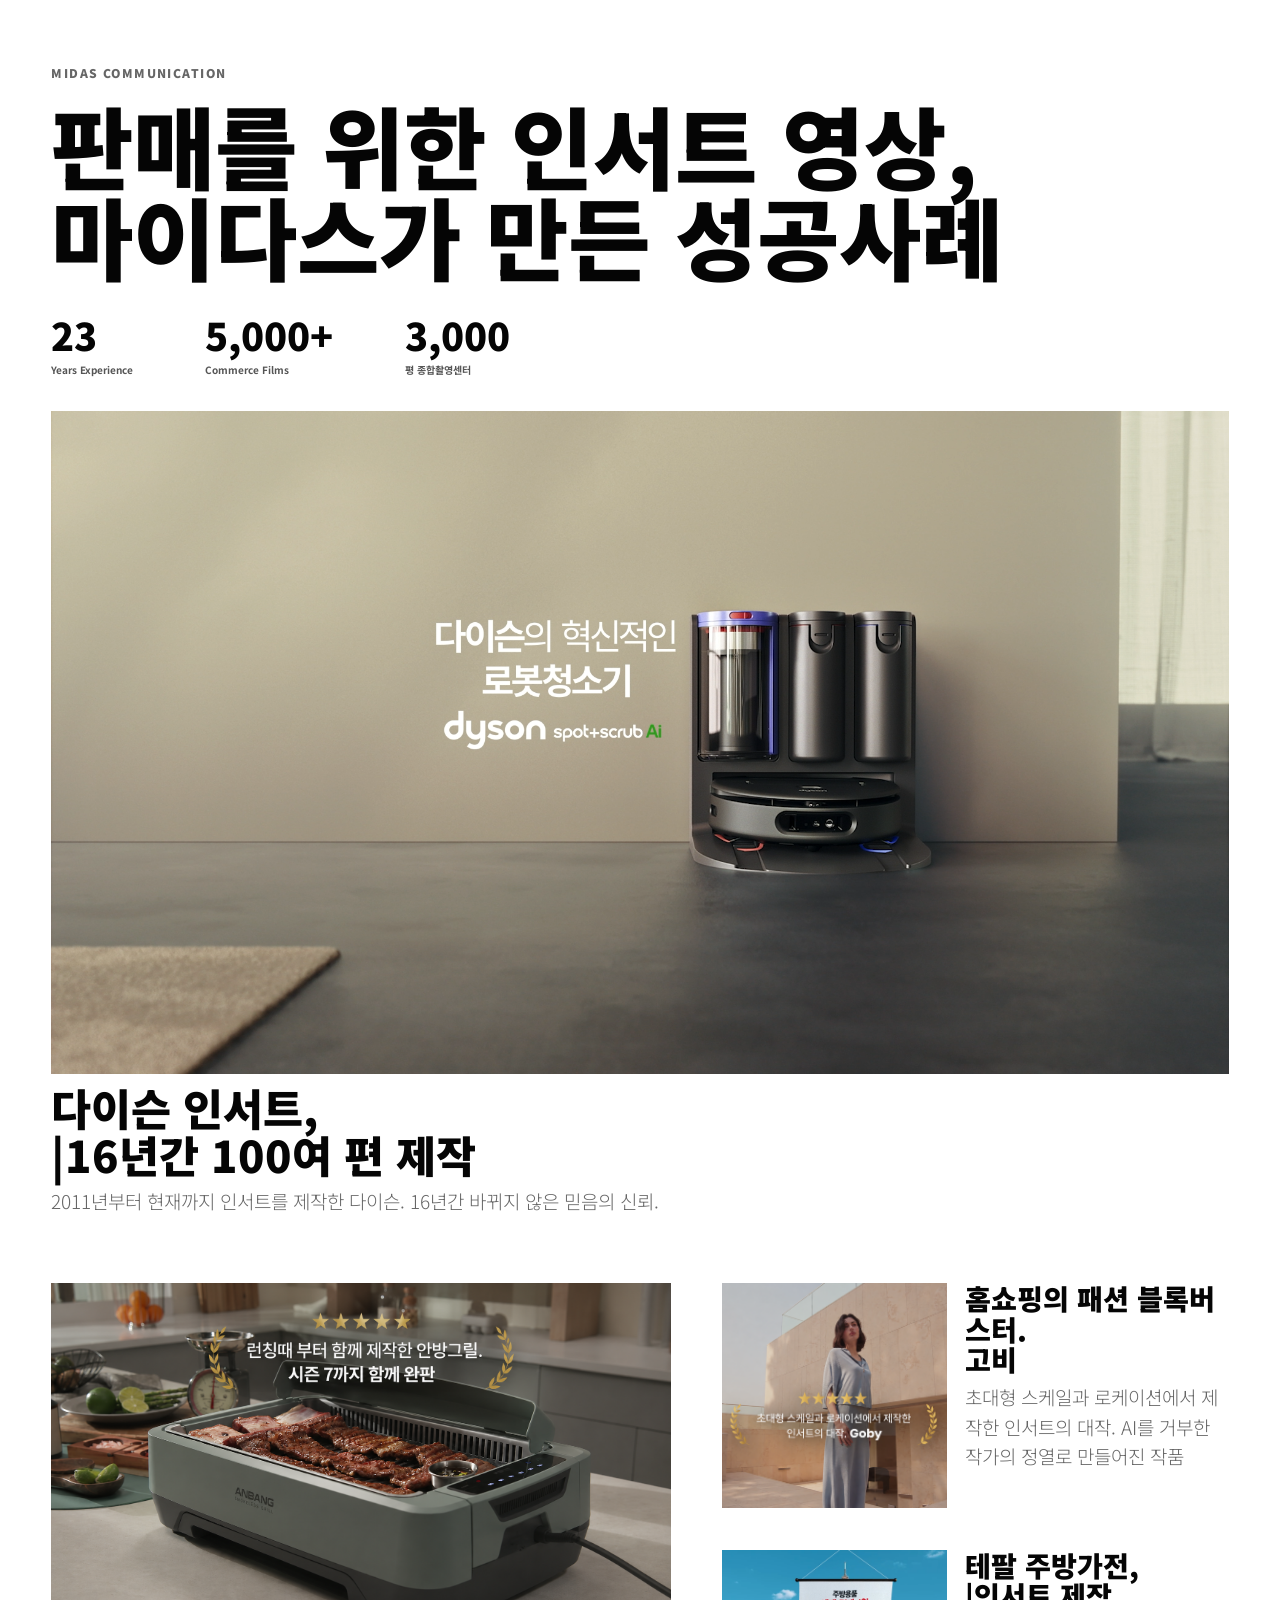
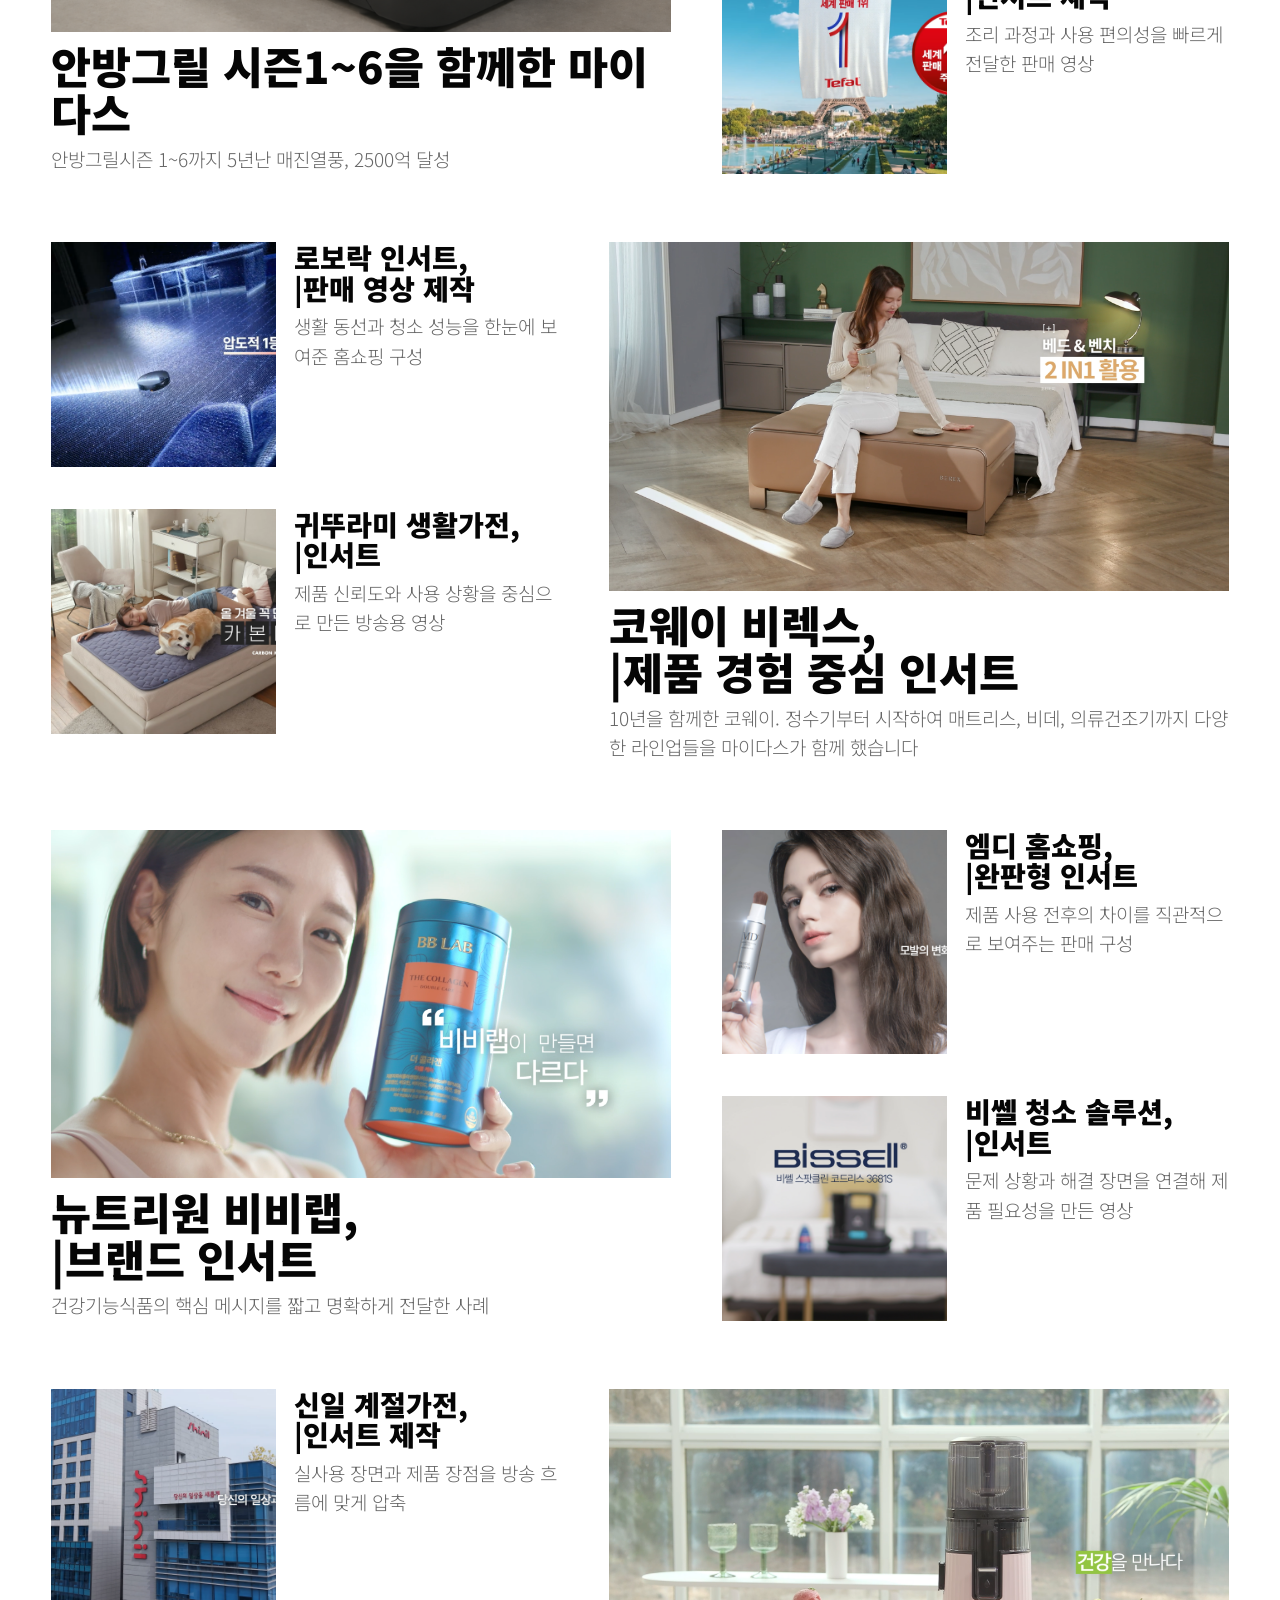
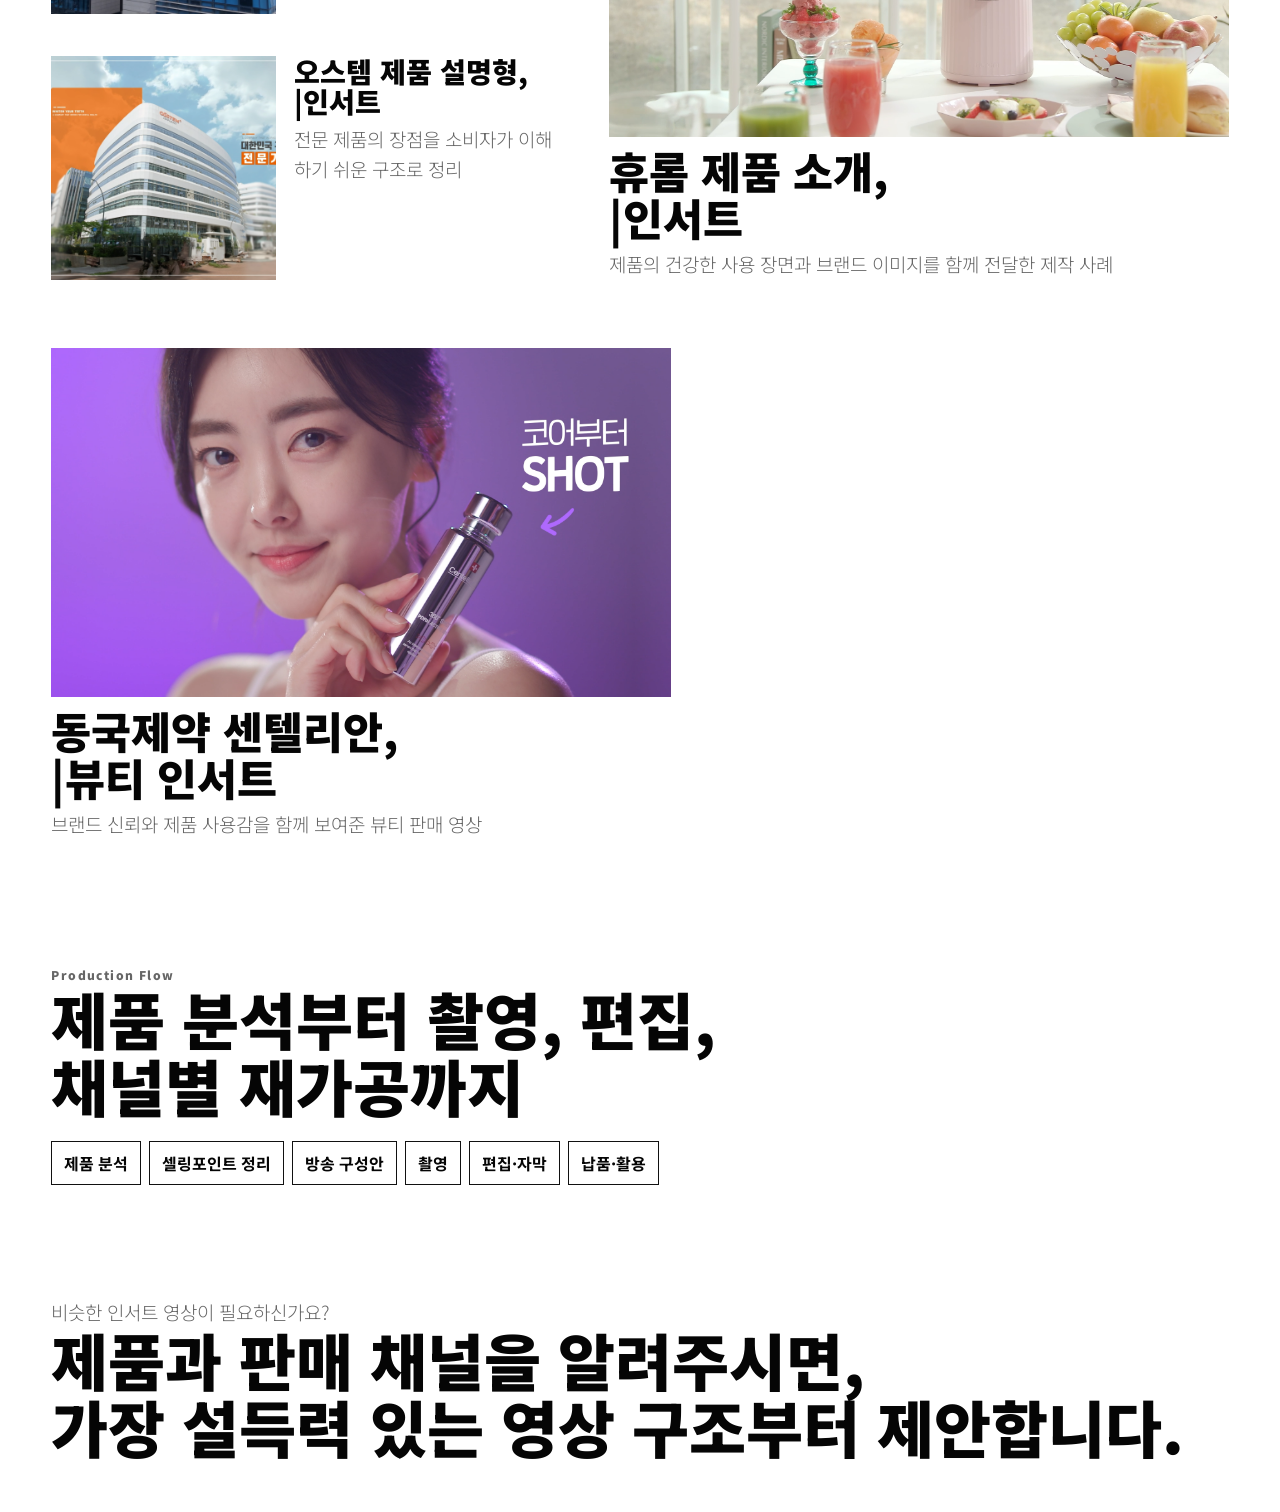
==== commit b392dbb3: "Update homepage from Google Sheets" ====
--- a/index.html
+++ b/index.html
@@ -1,2 +1,2 @@
-<!doctype html><html lang="ko"><head><meta charset="UTF-8"><meta name="viewport" content="width=device-width,initial-scale=1"><title>MIDAS Insert Success Cases</title><link rel="preconnect" href="https://fonts.googleapis.com"><link rel="preconnect" href="https://fonts.gstatic.com" crossorigin><link href="https://fonts.googleapis.com/css2?family=Noto+Sans+KR:wght@300;500;700;900&display=swap" rel="stylesheet"><style>*{box-sizing:border-box}body{margin:0;background:#fff;color:#050505;font-family:'Noto Sans KR',Arial,sans-serif}a{color:inherit;text-decoration:none}.hero{padding:56px 4vw 34px}.hero p,.eyebrow{font-weight:900;font-size:12px;letter-spacing:.12em}.hero h1{font-size:clamp(34px,7vw,92px);line-height:1.02;margin:16px 0 26px;font-weight:900}.stats{display:flex;gap:clamp(18px,6vw,72px);white-space:nowrap}.stats b{font-size:clamp(18px,4vw,38px);font-weight:900}.stats span{display:block;font-size:10px;font-weight:700;color:#555}.case-feature,.works-grid{padding:0 4vw}.editorial-row{display:grid;grid-template-columns:minmax(0,1.1fr) minmax(260px,.9fr);gap:clamp(22px,4vw,62px);align-items:start;margin:clamp(28px,5vw,58px) 0}.editorial-row:nth-child(even){grid-template-columns:minmax(260px,.9fr) minmax(0,1.1fr)}.editorial-row:nth-child(even)>.large-card{order:2}.stack-column{display:grid;gap:clamp(18px,2.5vw,34px)}.work-card{display:block;padding:0 0 10px;transition:.18s}.work-card:hover{background:#050505;color:#fff}.work-card:hover p{color:#bbb}figure{margin:0;overflow:hidden;background:#eee}.large-card figure{aspect-ratio:16/9}.small-card{display:grid;grid-template-columns:minmax(120px,.85fr) 1fr;gap:18px;align-items:start}.small-card figure{aspect-ratio:1/1}.work-card img{width:100%;height:100%;object-fit:cover;display:block}.caption{padding:10px 0 0}.small-card .caption{padding-top:0}h2{margin:0;font-size:clamp(24px,3.4vw,44px);line-height:1.08;font-weight:900}.small-card h2{font-size:clamp(20px,2.2vw,30px)}p{margin:8px 0 0;font-size:clamp(14px,1.5vw,19px);line-height:1.55;font-weight:300;color:#666}.process,.contact-cta{padding:52px 4vw}.process h2,.contact-cta h2{font-size:clamp(30px,5vw,62px)}.process div{display:flex;flex-wrap:wrap;gap:8px;margin-top:22px}.process span{border:1px solid #111;padding:9px 12px;font-weight:700}@media(max-width:760px){.hero{padding:38px 18px 24px}.stats{justify-content:space-between;gap:8px}.stats b{font-size:20px;text-align:center}.stats span{font-size:8px}.case-feature,.works-grid{padding:0 18px}.editorial-row,.editorial-row:nth-child(even){display:block;margin:24px 0}.editorial-row:nth-child(even)>.large-card{order:0}.stack-column{display:block}.work-card,.small-card{display:block;margin:0 0 24px;padding-bottom:0}.small-card figure,.large-card figure{aspect-ratio:16/9}.caption,.small-card .caption{padding:8px 0 0}.small-card h2,h2{font-size:24px}.process,.contact-cta{padding:36px 18px}}</style></head><body><header class="hero"><p>MIDAS COMMUNICATION</p><h1>판매를 위한 인서트 영상,<br>마이다스가 만든 성공사례</h1><div class="stats"><b>23<span>Years Experience</span></b><b>5,000+<span>Commerce Films</span></b><b>3,000<span>평 종합촬영센터</span></b></div></header><main><section class="case-feature"><a class="work-card large-card" href="https://www.youtube.com/watch?v=YJloBRVtW58" target="_blank" rel="noopener"><figure><img src="assets/img/insert/01-다이슨.png" alt="다이슨 인서트 성공사례"></figure><div class="caption"><h2>다이슨 인서트,<br>|16년간 100여 편 제작</h2><p>2011년부터 현재까지 인서트를 제작한 다이슨. 16년간 바뀌지 않은 믿음의 신뢰. 제품 기술과 사용 장면을 홈쇼핑 판매 흐름에 맞춰 구성한 장기 제작 사례입니다.</p></div></a></section><section class="works-grid"><section class="editorial-row"><a class="work-card large-card" href="https://www.youtube.com/watch?v=VkXqY6FxQPs" target="_blank" rel="noopener"><figure><img src="assets/img/insert/06-안방그릴.png" alt="안방그릴 인서트 성공사례"></figure><div class="caption"><h2>안방그릴 시즌1~6을 함께한 마이다스</h2><p>안방그릴시즌 1~6까지 5년난 매진열풍, 2500억 달성</p></div></a><div class="stack-column"><a class="work-card small-card" href="https://www.youtube.com/watch?v=ZAcKIKrOYzE" target="_blank" rel="noopener"><figure><img src="assets/img/insert/03-고비.png" alt="고비 인서트 성공사례"></figure><div class="caption"><h2>홈쇼핑의 패션 블록버스터.<br> 고비</h2><p>초대형 스케일과 로케이션에서 제작한 인서트의 대작. AI를 거부한 작가의 정열로 만들어진 작품</p></div></a><a class="work-card small-card" href="https://www.youtube.com/watch?v=VJdQchpLtYg" target="_blank" rel="noopener"><figure><img src="assets/img/insert/04-테팔.png" alt="테팔 인서트 성공사례"></figure><div class="caption"><h2>테팔 주방가전,<br>|인서트 제작</h2><p>조리 과정과 사용 편의성을 빠르게 전달한 판매 영상</p></div></a></div></section><section class="editorial-row"><a class="work-card large-card" href="https://www.youtube.com/watch?v=bI1KoRubVqc" target="_blank" rel="noopener"><figure><img src="assets/img/insert/03-코웨이-비렉스.png" alt="코웨이 비렉스 인서트 성공사례"></figure><div class="caption"><h2>코웨이 비렉스,<br>|제품 경험 중심 인서트</h2><p>10년을 함께한 코웨이. 정수기부터 시작하여 매트리스, 비데, 의류건조기까지 다양한 라인업들을 마이다스가 함께 했습니다</p></div></a><div class="stack-column"><a class="work-card small-card" href="https://www.youtube.com/watch?v=8kF6odmtlQk" target="_blank" rel="noopener"><figure><img src="assets/img/insert/02-로보락.png" alt="로보락 인서트 성공사례"></figure><div class="caption"><h2>로보락 인서트,<br>|판매 영상 제작</h2><p>생활 동선과 청소 성능을 한눈에 보여준 홈쇼핑 구성</p></div></a><a class="work-card small-card" href="https://www.youtube.com/watch?v=P6BZHz0Z4r8" target="_blank" rel="noopener"><figure><img src="assets/img/insert/07-귀뚜라미.png" alt="귀뚜라미 인서트 성공사례"></figure><div class="caption"><h2>귀뚜라미 생활가전,<br>|인서트</h2><p>제품 신뢰도와 사용 상황을 중심으로 만든 방송용 영상</p></div></a></div></section><section class="editorial-row"><a class="work-card large-card" href="https://www.youtube.com/watch?v=Me5SKtn4d7Q" target="_blank" rel="noopener"><figure><img src="assets/img/insert/08-뉴트리원-비비랩.png" alt="뉴트리원 비비랩 인서트 성공사례"></figure><div class="caption"><h2>뉴트리원 비비랩,<br>|브랜드 인서트</h2><p>건강기능식품의 핵심 메시지를 짧고 명확하게 전달한 사례</p></div></a><div class="stack-column"><a class="work-card small-card" href="https://www.youtube.com/watch?v=_7g2HPHQSF0" target="_blank" rel="noopener"><figure><img src="assets/img/insert/09-엠디.png" alt="엠디 인서트 성공사례"></figure><div class="caption"><h2>엠디 홈쇼핑,<br>|완판형 인서트</h2><p>제품 사용 전후의 차이를 직관적으로 보여주는 판매 구성</p></div></a><a class="work-card small-card" href="https://www.youtube.com/watch?v=5ABR43fQeGI" target="_blank" rel="noopener"><figure><img src="assets/img/insert/10-비쎌.png" alt="비쎌 인서트 성공사례"></figure><div class="caption"><h2>비쎌 청소 솔루션,<br>|인서트</h2><p>문제 상황과 해결 장면을 연결해 제품 필요성을 만든 영상</p></div></a></div></section><section class="editorial-row"><a class="work-card large-card" href="https://www.youtube.com/watch?v=Prb7M-NFYwU" target="_blank" rel="noopener"><figure><img src="assets/img/insert/11-휴롬.png" alt="휴롬 인서트 성공사례"></figure><div class="caption"><h2>휴롬 제품 소개,<br>|인서트</h2><p>제품의 건강한 사용 장면과 브랜드 이미지를 함께 전달한 제작 사례</p></div></a><div class="stack-column"><a class="work-card small-card" href="https://www.youtube.com/watch?v=uvN6dx4Ad9w" target="_blank" rel="noopener"><figure><img src="assets/img/insert/12-신일.png" alt="신일 인서트 성공사례"></figure><div class="caption"><h2>신일 계절가전,<br>|인서트 제작</h2><p>실사용 장면과 제품 장점을 방송 흐름에 맞게 압축</p></div></a><a class="work-card small-card" href="https://www.youtube.com/watch?v=EaPGOPDnOjQ" target="_blank" rel="noopener"><figure><img src="assets/img/insert/13-오스템.png" alt="오스템 인서트 성공사례"></figure><div class="caption"><h2>오스템 제품 설명형,<br>|인서트</h2><p>전문 제품의 장점을 소비자가 이해하기 쉬운 구조로 정리</p></div></a></div></section><section class="editorial-row"><a class="work-card large-card" href="https://www.youtube.com/watch?v=bz98h67059M" target="_blank" rel="noopener"><figure><img src="assets/img/insert/14-동국제약-센텔리안.png" alt="동국제약 센텔리안 인서트 성공사례"></figure><div class="caption"><h2>동국제약 센텔리안,<br>|뷰티 인서트</h2><p>브랜드 신뢰와 제품 사용감을 함께 보여준 뷰티 판매 영상</p></div></a><div class="stack-column"></div></section></section><section class="process"><p class="eyebrow">Production Flow</p><h2>제품 분석부터 촬영, 편집,<br>채널별 재가공까지</h2><div><span>제품 분석</span><span>셀링포인트 정리</span><span>방송 구성안</span><span>촬영</span><span>편집·자막</span><span>납품·활용</span></div></section><section class="contact-cta"><p>비슷한 인서트 영상이 필요하신가요?</p><h2>제품과 판매 채널을 알려주시면,<br>가장 설득력 있는 영상 구조부터 제안합니다.</h2></section></main></body></html>
-<!-- sheet-published 2026-06-17T03:08:11.720Z -->+<!doctype html><html lang="ko"><head><meta charset="UTF-8"><meta name="viewport" content="width=device-width,initial-scale=1"><title>MIDAS Insert Success Cases</title><link rel="preconnect" href="https://fonts.googleapis.com"><link rel="preconnect" href="https://fonts.gstatic.com" crossorigin><link href="https://fonts.googleapis.com/css2?family=Noto+Sans+KR:wght@300;500;700;900&display=swap" rel="stylesheet"><style>*{box-sizing:border-box}body{margin:0;background:#fff;color:#050505;font-family:'Noto Sans KR',Arial,sans-serif}a{color:inherit;text-decoration:none}.hero{padding:56px 4vw 34px}.hero p,.eyebrow{font-weight:900;font-size:12px;letter-spacing:.12em}.hero h1{font-size:clamp(34px,7vw,92px);line-height:1.02;margin:16px 0 26px;font-weight:900}.stats{display:flex;gap:clamp(18px,6vw,72px);white-space:nowrap}.stats b{font-size:clamp(18px,4vw,38px);font-weight:900}.stats span{display:block;font-size:10px;font-weight:700;color:#555}.case-feature,.works-grid{padding:0 4vw}.editorial-row{display:grid;grid-template-columns:minmax(0,1.1fr) minmax(260px,.9fr);gap:clamp(22px,4vw,62px);align-items:start;margin:clamp(28px,5vw,58px) 0}.editorial-row:nth-child(even){grid-template-columns:minmax(260px,.9fr) minmax(0,1.1fr)}.editorial-row:nth-child(even)>.large-card{order:2}.stack-column{display:grid;gap:clamp(18px,2.5vw,34px)}.work-card{display:block;padding:0 0 10px;transition:.18s}.work-card:hover{background:#050505;color:#fff}.work-card:hover p{color:#bbb}figure{margin:0;overflow:hidden;background:#eee}.large-card figure{aspect-ratio:16/9}.small-card{display:grid;grid-template-columns:minmax(120px,.85fr) 1fr;gap:18px;align-items:start}.small-card figure{aspect-ratio:1/1}.work-card img{width:100%;height:100%;object-fit:cover;display:block}.caption{padding:10px 0 0}.small-card .caption{padding-top:0}h2{margin:0;font-size:clamp(24px,3.4vw,44px);line-height:1.08;font-weight:900}.small-card h2{font-size:clamp(20px,2.2vw,30px)}p{margin:8px 0 0;font-size:clamp(14px,1.5vw,19px);line-height:1.55;font-weight:300;color:#666}.process,.contact-cta{padding:52px 4vw}.process h2,.contact-cta h2{font-size:clamp(30px,5vw,62px)}.process div{display:flex;flex-wrap:wrap;gap:8px;margin-top:22px}.process span{border:1px solid #111;padding:9px 12px;font-weight:700}@media(max-width:760px){.hero{padding:38px 18px 24px}.stats{justify-content:space-between;gap:8px}.stats b{font-size:20px;text-align:center}.stats span{font-size:8px}.case-feature,.works-grid{padding:0 18px}.editorial-row,.editorial-row:nth-child(even){display:block;margin:24px 0}.editorial-row:nth-child(even)>.large-card{order:0}.stack-column{display:block}.work-card,.small-card{display:block;margin:0 0 24px;padding-bottom:0}.small-card figure,.large-card figure{aspect-ratio:16/9}.caption,.small-card .caption{padding:8px 0 0}.small-card h2,h2{font-size:24px}.process,.contact-cta{padding:36px 18px}}</style></head><body><header class="hero"><p>MIDAS COMMUNICATION</p><h1>판매를 위한 인서트 영상,<br>마이다스가 만든 성공사례</h1><div class="stats"><b>23<span>Years Experience</span></b><b>5,000+<span>Commerce Films</span></b><b>3,000<span>평 종합촬영센터</span></b></div></header><main><section class="case-feature"><a class="work-card large-card" href="https://www.youtube.com/watch?v=YJloBRVtW58" target="_blank" rel="noopener"><figure><img src="assets/img/insert/01-다이슨.png" alt="다이슨 인서트 성공사례"></figure><div class="caption"><h2>다이슨 인서트,<br>|16년간 100여 편 제작</h2><p>2011년부터 현재까지 인서트를 제작한 다이슨. 16년간 바뀌지 않은 믿음의 신뢰. </p></div></a></section><section class="works-grid"><section class="editorial-row"><a class="work-card large-card" href="https://www.youtube.com/watch?v=VkXqY6FxQPs" target="_blank" rel="noopener"><figure><img src="assets/img/insert/06-안방그릴.png" alt="안방그릴 인서트 성공사례"></figure><div class="caption"><h2>안방그릴 시즌1~6을 함께한 마이다스</h2><p>안방그릴시즌 1~6까지 5년난 매진열풍, 2500억 달성</p></div></a><div class="stack-column"><a class="work-card small-card" href="https://www.youtube.com/watch?v=ZAcKIKrOYzE" target="_blank" rel="noopener"><figure><img src="assets/img/insert/03-고비.png" alt="고비 인서트 성공사례"></figure><div class="caption"><h2>홈쇼핑의 패션 블록버스터.<br> 고비</h2><p>초대형 스케일과 로케이션에서 제작한 인서트의 대작. AI를 거부한 작가의 정열로 만들어진 작품</p></div></a><a class="work-card small-card" href="https://www.youtube.com/watch?v=VJdQchpLtYg" target="_blank" rel="noopener"><figure><img src="assets/img/insert/04-테팔.png" alt="테팔 인서트 성공사례"></figure><div class="caption"><h2>테팔 주방가전,<br>|인서트 제작</h2><p>조리 과정과 사용 편의성을 빠르게 전달한 판매 영상</p></div></a></div></section><section class="editorial-row"><a class="work-card large-card" href="https://www.youtube.com/watch?v=bI1KoRubVqc" target="_blank" rel="noopener"><figure><img src="assets/img/insert/03-코웨이-비렉스.png" alt="코웨이 비렉스 인서트 성공사례"></figure><div class="caption"><h2>코웨이 비렉스,<br>|제품 경험 중심 인서트</h2><p>10년을 함께한 코웨이. 정수기부터 시작하여 매트리스, 비데, 의류건조기까지 다양한 라인업들을 마이다스가 함께 했습니다</p></div></a><div class="stack-column"><a class="work-card small-card" href="https://www.youtube.com/watch?v=8kF6odmtlQk" target="_blank" rel="noopener"><figure><img src="assets/img/insert/02-로보락.png" alt="로보락 인서트 성공사례"></figure><div class="caption"><h2>로보락 인서트,<br>|판매 영상 제작</h2><p>생활 동선과 청소 성능을 한눈에 보여준 홈쇼핑 구성</p></div></a><a class="work-card small-card" href="https://www.youtube.com/watch?v=P6BZHz0Z4r8" target="_blank" rel="noopener"><figure><img src="assets/img/insert/07-귀뚜라미.png" alt="귀뚜라미 인서트 성공사례"></figure><div class="caption"><h2>귀뚜라미 생활가전,<br>|인서트</h2><p>제품 신뢰도와 사용 상황을 중심으로 만든 방송용 영상</p></div></a></div></section><section class="editorial-row"><a class="work-card large-card" href="https://www.youtube.com/watch?v=Me5SKtn4d7Q" target="_blank" rel="noopener"><figure><img src="assets/img/insert/08-뉴트리원-비비랩.png" alt="뉴트리원 비비랩 인서트 성공사례"></figure><div class="caption"><h2>뉴트리원 비비랩,<br>|브랜드 인서트</h2><p>건강기능식품의 핵심 메시지를 짧고 명확하게 전달한 사례</p></div></a><div class="stack-column"><a class="work-card small-card" href="https://www.youtube.com/watch?v=_7g2HPHQSF0" target="_blank" rel="noopener"><figure><img src="assets/img/insert/09-엠디.png" alt="엠디 인서트 성공사례"></figure><div class="caption"><h2>엠디 홈쇼핑,<br>|완판형 인서트</h2><p>제품 사용 전후의 차이를 직관적으로 보여주는 판매 구성</p></div></a><a class="work-card small-card" href="https://www.youtube.com/watch?v=5ABR43fQeGI" target="_blank" rel="noopener"><figure><img src="assets/img/insert/10-비쎌.png" alt="비쎌 인서트 성공사례"></figure><div class="caption"><h2>비쎌 청소 솔루션,<br>|인서트</h2><p>문제 상황과 해결 장면을 연결해 제품 필요성을 만든 영상</p></div></a></div></section><section class="editorial-row"><a class="work-card large-card" href="https://www.youtube.com/watch?v=Prb7M-NFYwU" target="_blank" rel="noopener"><figure><img src="assets/img/insert/11-휴롬.png" alt="휴롬 인서트 성공사례"></figure><div class="caption"><h2>휴롬 제품 소개,<br>|인서트</h2><p>제품의 건강한 사용 장면과 브랜드 이미지를 함께 전달한 제작 사례</p></div></a><div class="stack-column"><a class="work-card small-card" href="https://www.youtube.com/watch?v=uvN6dx4Ad9w" target="_blank" rel="noopener"><figure><img src="assets/img/insert/12-신일.png" alt="신일 인서트 성공사례"></figure><div class="caption"><h2>신일 계절가전,<br>|인서트 제작</h2><p>실사용 장면과 제품 장점을 방송 흐름에 맞게 압축</p></div></a><a class="work-card small-card" href="https://www.youtube.com/watch?v=EaPGOPDnOjQ" target="_blank" rel="noopener"><figure><img src="assets/img/insert/13-오스템.png" alt="오스템 인서트 성공사례"></figure><div class="caption"><h2>오스템 제품 설명형,<br>|인서트</h2><p>전문 제품의 장점을 소비자가 이해하기 쉬운 구조로 정리</p></div></a></div></section><section class="editorial-row"><a class="work-card large-card" href="https://www.youtube.com/watch?v=bz98h67059M" target="_blank" rel="noopener"><figure><img src="assets/img/insert/14-동국제약-센텔리안.png" alt="동국제약 센텔리안 인서트 성공사례"></figure><div class="caption"><h2>동국제약 센텔리안,<br>|뷰티 인서트</h2><p>브랜드 신뢰와 제품 사용감을 함께 보여준 뷰티 판매 영상</p></div></a><div class="stack-column"></div></section></section><section class="process"><p class="eyebrow">Production Flow</p><h2>제품 분석부터 촬영, 편집,<br>채널별 재가공까지</h2><div><span>제품 분석</span><span>셀링포인트 정리</span><span>방송 구성안</span><span>촬영</span><span>편집·자막</span><span>납품·활용</span></div></section><section class="contact-cta"><p>비슷한 인서트 영상이 필요하신가요?</p><h2>제품과 판매 채널을 알려주시면,<br>가장 설득력 있는 영상 구조부터 제안합니다.</h2></section></main></body></html>
+<!-- sheet-published 2026-06-17T03:09:16.640Z -->
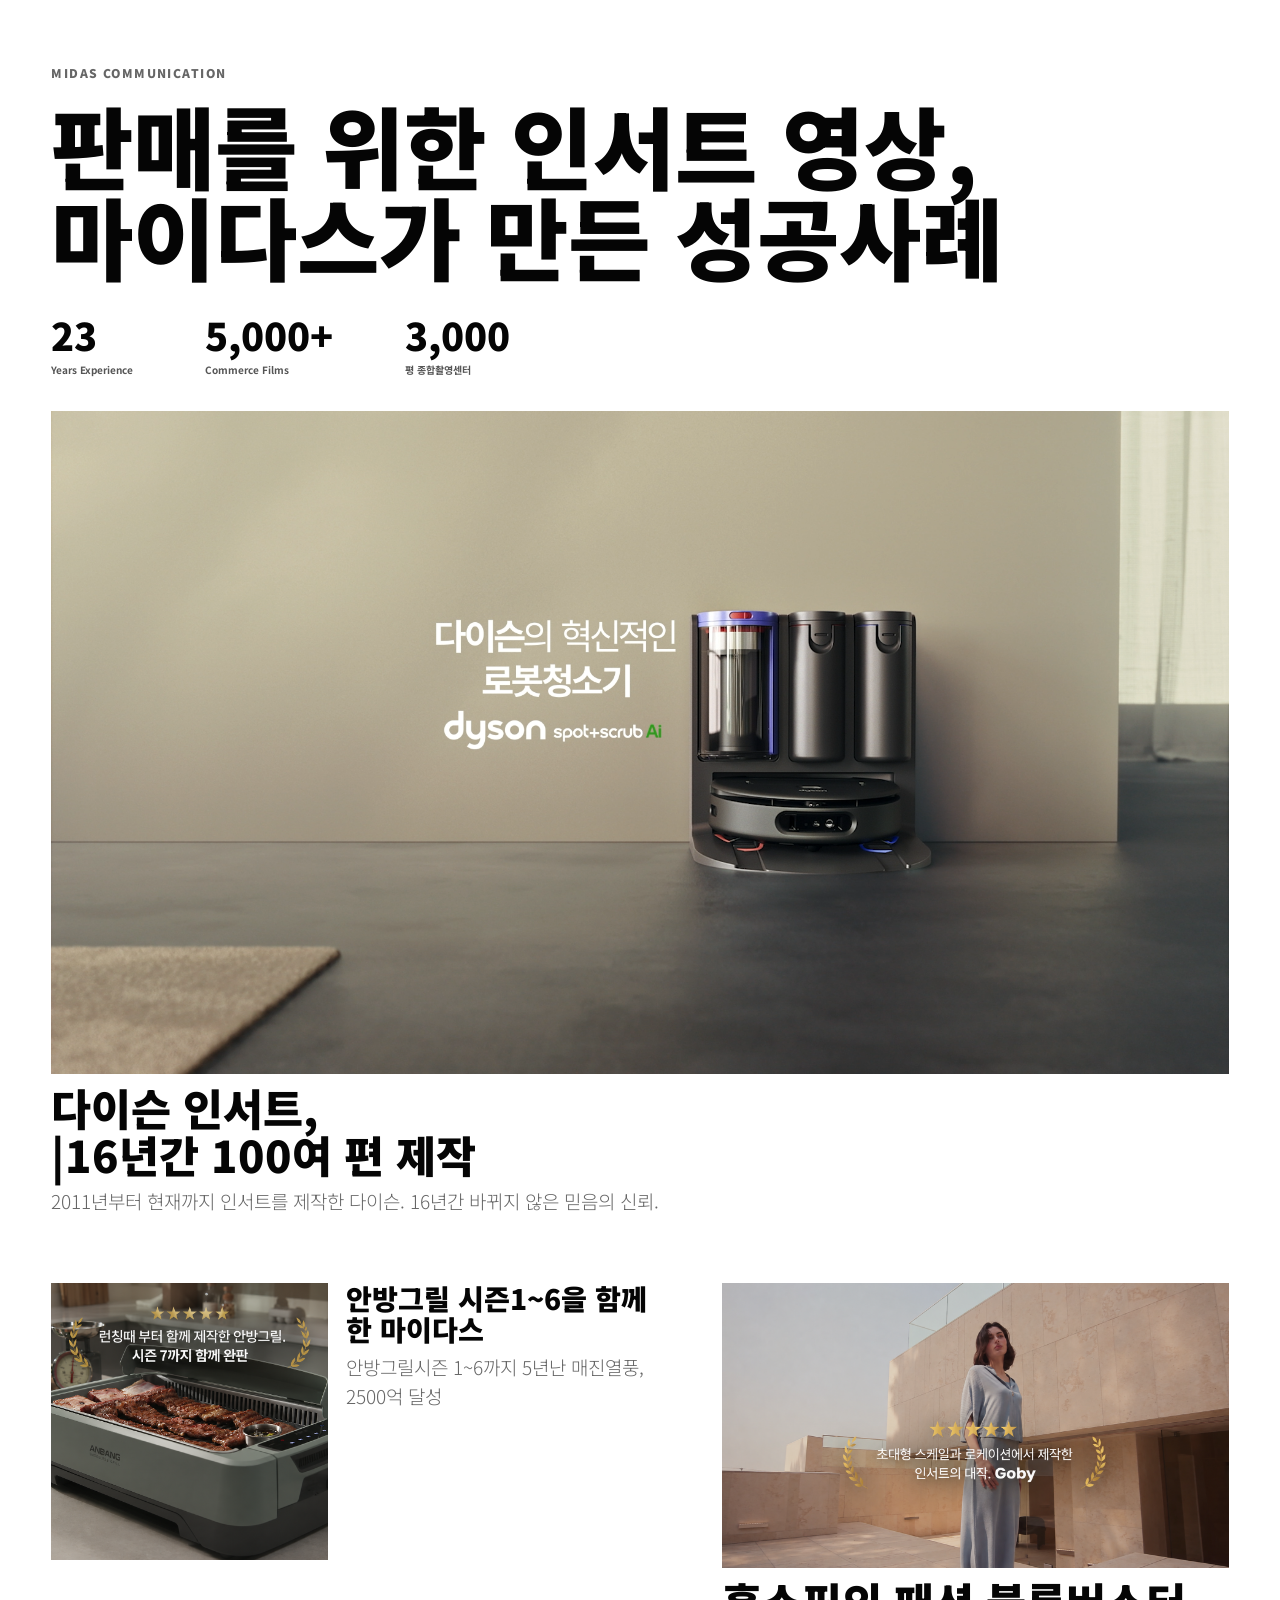
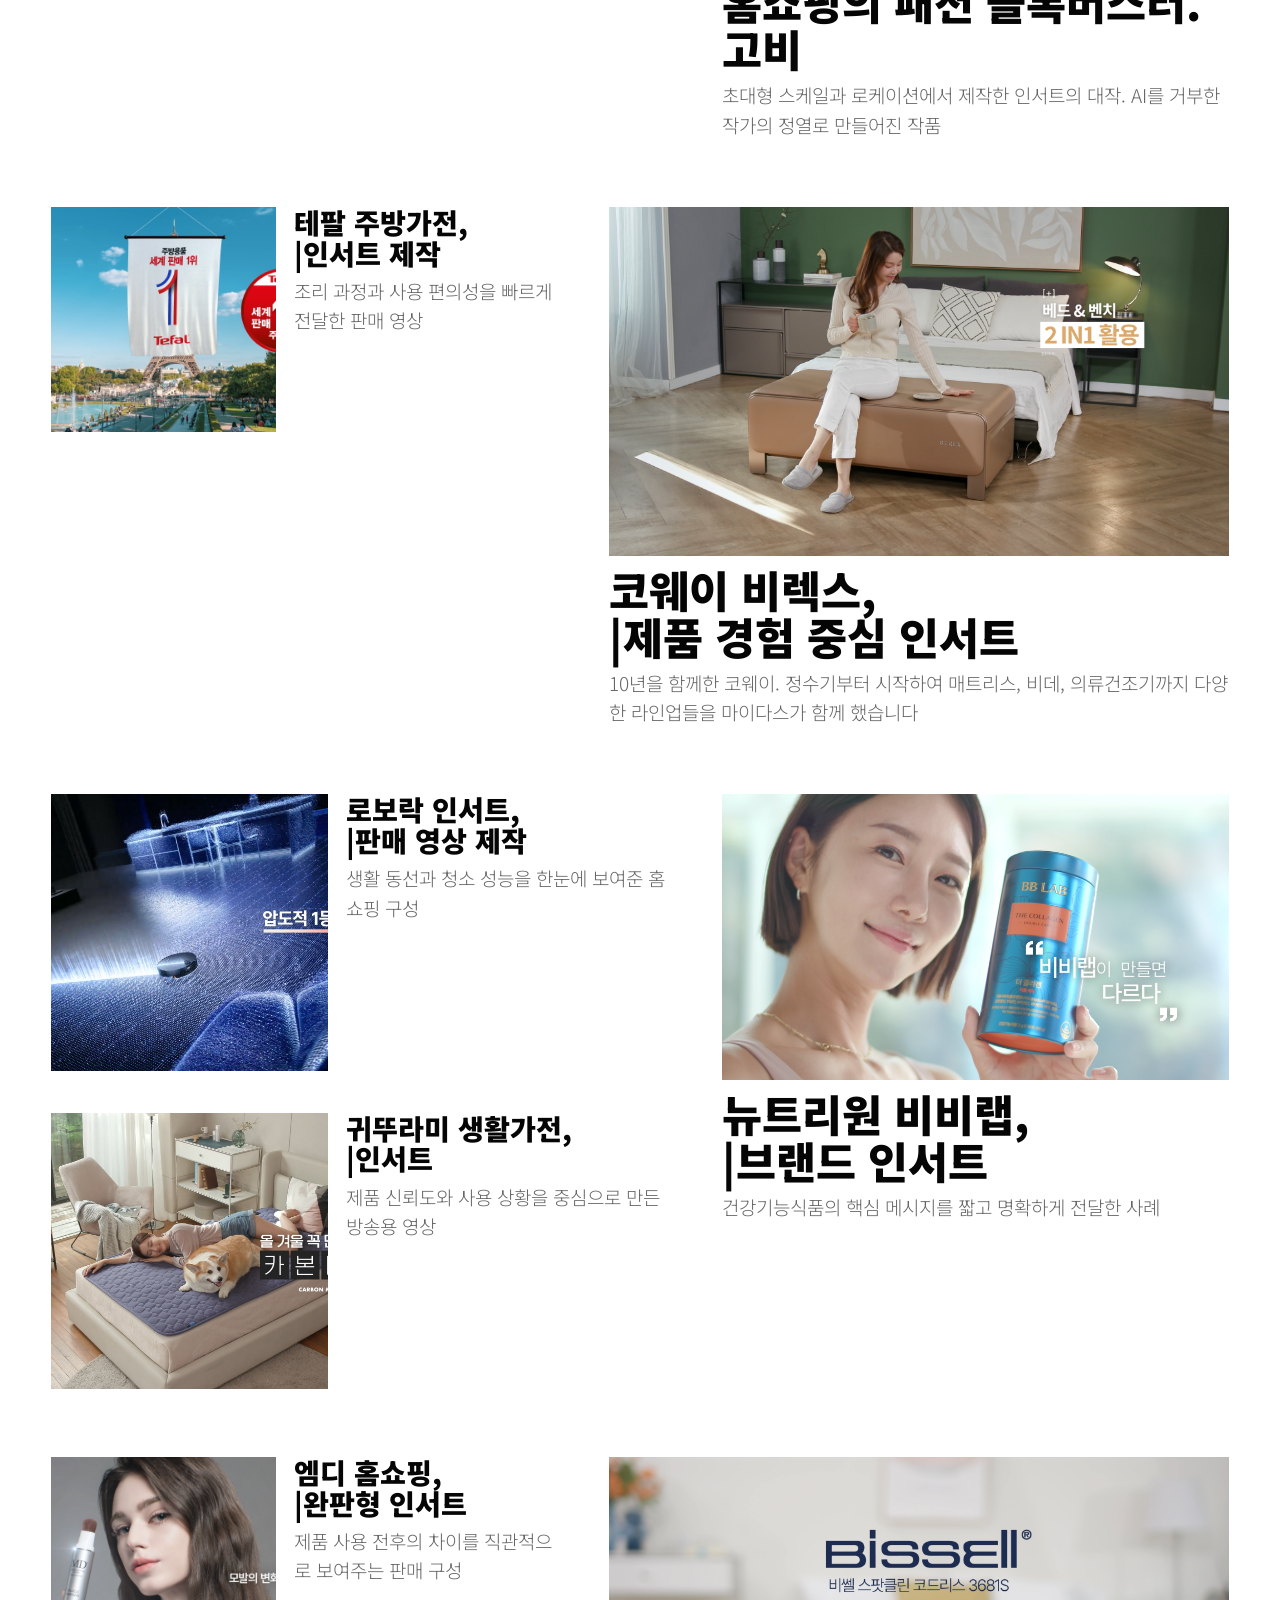
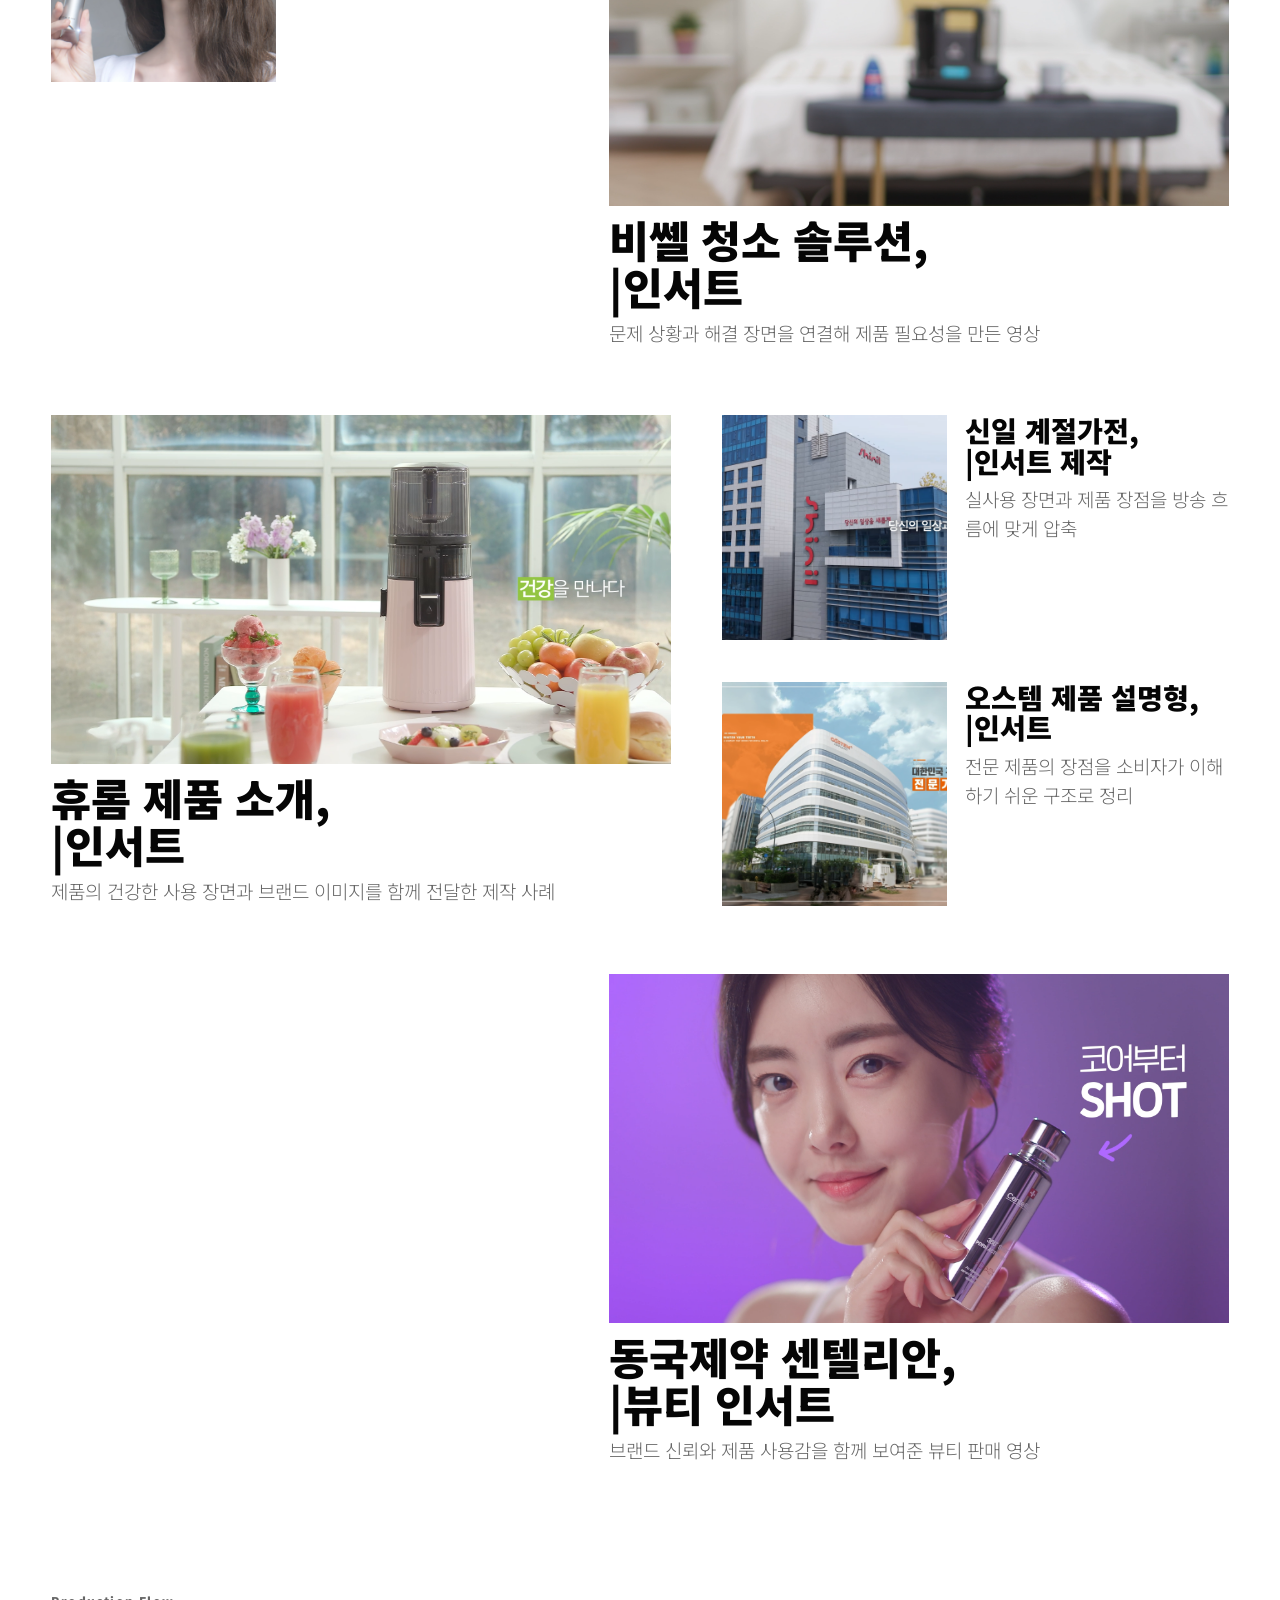
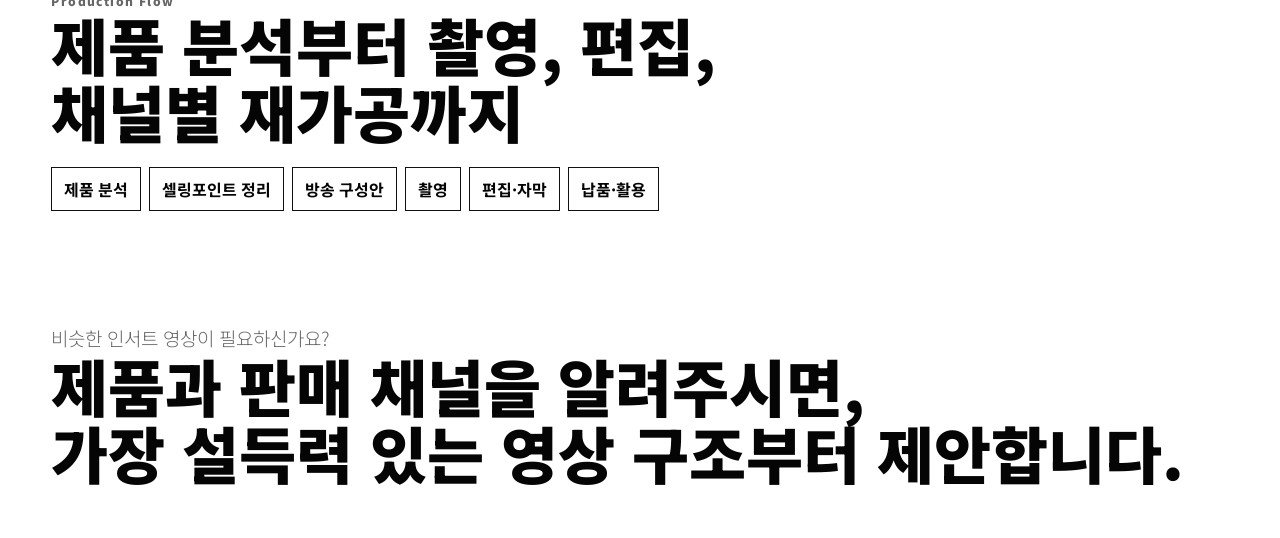
==== commit 89f55a7c: "Update homepage from Google Sheets" ====
--- a/index.html
+++ b/index.html
@@ -1,2 +1,2 @@
-<!doctype html><html lang="ko"><head><meta charset="UTF-8"><meta name="viewport" content="width=device-width,initial-scale=1"><title>MIDAS Insert Success Cases</title><link rel="preconnect" href="https://fonts.googleapis.com"><link rel="preconnect" href="https://fonts.gstatic.com" crossorigin><link href="https://fonts.googleapis.com/css2?family=Noto+Sans+KR:wght@300;500;700;900&display=swap" rel="stylesheet"><style>*{box-sizing:border-box}body{margin:0;background:#fff;color:#050505;font-family:'Noto Sans KR',Arial,sans-serif}a{color:inherit;text-decoration:none}.hero{padding:56px 4vw 34px}.hero p,.eyebrow{font-weight:900;font-size:12px;letter-spacing:.12em}.hero h1{font-size:clamp(34px,7vw,92px);line-height:1.02;margin:16px 0 26px;font-weight:900}.stats{display:flex;gap:clamp(18px,6vw,72px);white-space:nowrap}.stats b{font-size:clamp(18px,4vw,38px);font-weight:900}.stats span{display:block;font-size:10px;font-weight:700;color:#555}.case-feature,.works-grid{padding:0 4vw}.editorial-row{display:grid;grid-template-columns:minmax(0,1.1fr) minmax(260px,.9fr);gap:clamp(22px,4vw,62px);align-items:start;margin:clamp(28px,5vw,58px) 0}.editorial-row:nth-child(even){grid-template-columns:minmax(260px,.9fr) minmax(0,1.1fr)}.editorial-row:nth-child(even)>.large-card{order:2}.stack-column{display:grid;gap:clamp(18px,2.5vw,34px)}.work-card{display:block;padding:0 0 10px;transition:.18s}.work-card:hover{background:#050505;color:#fff}.work-card:hover p{color:#bbb}figure{margin:0;overflow:hidden;background:#eee}.large-card figure{aspect-ratio:16/9}.small-card{display:grid;grid-template-columns:minmax(120px,.85fr) 1fr;gap:18px;align-items:start}.small-card figure{aspect-ratio:1/1}.work-card img{width:100%;height:100%;object-fit:cover;display:block}.caption{padding:10px 0 0}.small-card .caption{padding-top:0}h2{margin:0;font-size:clamp(24px,3.4vw,44px);line-height:1.08;font-weight:900}.small-card h2{font-size:clamp(20px,2.2vw,30px)}p{margin:8px 0 0;font-size:clamp(14px,1.5vw,19px);line-height:1.55;font-weight:300;color:#666}.process,.contact-cta{padding:52px 4vw}.process h2,.contact-cta h2{font-size:clamp(30px,5vw,62px)}.process div{display:flex;flex-wrap:wrap;gap:8px;margin-top:22px}.process span{border:1px solid #111;padding:9px 12px;font-weight:700}@media(max-width:760px){.hero{padding:38px 18px 24px}.stats{justify-content:space-between;gap:8px}.stats b{font-size:20px;text-align:center}.stats span{font-size:8px}.case-feature,.works-grid{padding:0 18px}.editorial-row,.editorial-row:nth-child(even){display:block;margin:24px 0}.editorial-row:nth-child(even)>.large-card{order:0}.stack-column{display:block}.work-card,.small-card{display:block;margin:0 0 24px;padding-bottom:0}.small-card figure,.large-card figure{aspect-ratio:16/9}.caption,.small-card .caption{padding:8px 0 0}.small-card h2,h2{font-size:24px}.process,.contact-cta{padding:36px 18px}}</style></head><body><header class="hero"><p>MIDAS COMMUNICATION</p><h1>판매를 위한 인서트 영상,<br>마이다스가 만든 성공사례</h1><div class="stats"><b>23<span>Years Experience</span></b><b>5,000+<span>Commerce Films</span></b><b>3,000<span>평 종합촬영센터</span></b></div></header><main><section class="case-feature"><a class="work-card large-card" href="https://www.youtube.com/watch?v=YJloBRVtW58" target="_blank" rel="noopener"><figure><img src="assets/img/insert/01-다이슨.png" alt="다이슨 인서트 성공사례"></figure><div class="caption"><h2>다이슨 인서트,<br>|16년간 100여 편 제작</h2><p>2011년부터 현재까지 인서트를 제작한 다이슨. 16년간 바뀌지 않은 믿음의 신뢰. </p></div></a></section><section class="works-grid"><section class="editorial-row"><a class="work-card large-card" href="https://www.youtube.com/watch?v=VkXqY6FxQPs" target="_blank" rel="noopener"><figure><img src="assets/img/insert/06-안방그릴.png" alt="안방그릴 인서트 성공사례"></figure><div class="caption"><h2>안방그릴 시즌1~6을 함께한 마이다스</h2><p>안방그릴시즌 1~6까지 5년난 매진열풍, 2500억 달성</p></div></a><div class="stack-column"><a class="work-card small-card" href="https://www.youtube.com/watch?v=ZAcKIKrOYzE" target="_blank" rel="noopener"><figure><img src="assets/img/insert/03-고비.png" alt="고비 인서트 성공사례"></figure><div class="caption"><h2>홈쇼핑의 패션 블록버스터.<br> 고비</h2><p>초대형 스케일과 로케이션에서 제작한 인서트의 대작. AI를 거부한 작가의 정열로 만들어진 작품</p></div></a><a class="work-card small-card" href="https://www.youtube.com/watch?v=VJdQchpLtYg" target="_blank" rel="noopener"><figure><img src="assets/img/insert/04-테팔.png" alt="테팔 인서트 성공사례"></figure><div class="caption"><h2>테팔 주방가전,<br>|인서트 제작</h2><p>조리 과정과 사용 편의성을 빠르게 전달한 판매 영상</p></div></a></div></section><section class="editorial-row"><a class="work-card large-card" href="https://www.youtube.com/watch?v=bI1KoRubVqc" target="_blank" rel="noopener"><figure><img src="assets/img/insert/03-코웨이-비렉스.png" alt="코웨이 비렉스 인서트 성공사례"></figure><div class="caption"><h2>코웨이 비렉스,<br>|제품 경험 중심 인서트</h2><p>10년을 함께한 코웨이. 정수기부터 시작하여 매트리스, 비데, 의류건조기까지 다양한 라인업들을 마이다스가 함께 했습니다</p></div></a><div class="stack-column"><a class="work-card small-card" href="https://www.youtube.com/watch?v=8kF6odmtlQk" target="_blank" rel="noopener"><figure><img src="assets/img/insert/02-로보락.png" alt="로보락 인서트 성공사례"></figure><div class="caption"><h2>로보락 인서트,<br>|판매 영상 제작</h2><p>생활 동선과 청소 성능을 한눈에 보여준 홈쇼핑 구성</p></div></a><a class="work-card small-card" href="https://www.youtube.com/watch?v=P6BZHz0Z4r8" target="_blank" rel="noopener"><figure><img src="assets/img/insert/07-귀뚜라미.png" alt="귀뚜라미 인서트 성공사례"></figure><div class="caption"><h2>귀뚜라미 생활가전,<br>|인서트</h2><p>제품 신뢰도와 사용 상황을 중심으로 만든 방송용 영상</p></div></a></div></section><section class="editorial-row"><a class="work-card large-card" href="https://www.youtube.com/watch?v=Me5SKtn4d7Q" target="_blank" rel="noopener"><figure><img src="assets/img/insert/08-뉴트리원-비비랩.png" alt="뉴트리원 비비랩 인서트 성공사례"></figure><div class="caption"><h2>뉴트리원 비비랩,<br>|브랜드 인서트</h2><p>건강기능식품의 핵심 메시지를 짧고 명확하게 전달한 사례</p></div></a><div class="stack-column"><a class="work-card small-card" href="https://www.youtube.com/watch?v=_7g2HPHQSF0" target="_blank" rel="noopener"><figure><img src="assets/img/insert/09-엠디.png" alt="엠디 인서트 성공사례"></figure><div class="caption"><h2>엠디 홈쇼핑,<br>|완판형 인서트</h2><p>제품 사용 전후의 차이를 직관적으로 보여주는 판매 구성</p></div></a><a class="work-card small-card" href="https://www.youtube.com/watch?v=5ABR43fQeGI" target="_blank" rel="noopener"><figure><img src="assets/img/insert/10-비쎌.png" alt="비쎌 인서트 성공사례"></figure><div class="caption"><h2>비쎌 청소 솔루션,<br>|인서트</h2><p>문제 상황과 해결 장면을 연결해 제품 필요성을 만든 영상</p></div></a></div></section><section class="editorial-row"><a class="work-card large-card" href="https://www.youtube.com/watch?v=Prb7M-NFYwU" target="_blank" rel="noopener"><figure><img src="assets/img/insert/11-휴롬.png" alt="휴롬 인서트 성공사례"></figure><div class="caption"><h2>휴롬 제품 소개,<br>|인서트</h2><p>제품의 건강한 사용 장면과 브랜드 이미지를 함께 전달한 제작 사례</p></div></a><div class="stack-column"><a class="work-card small-card" href="https://www.youtube.com/watch?v=uvN6dx4Ad9w" target="_blank" rel="noopener"><figure><img src="assets/img/insert/12-신일.png" alt="신일 인서트 성공사례"></figure><div class="caption"><h2>신일 계절가전,<br>|인서트 제작</h2><p>실사용 장면과 제품 장점을 방송 흐름에 맞게 압축</p></div></a><a class="work-card small-card" href="https://www.youtube.com/watch?v=EaPGOPDnOjQ" target="_blank" rel="noopener"><figure><img src="assets/img/insert/13-오스템.png" alt="오스템 인서트 성공사례"></figure><div class="caption"><h2>오스템 제품 설명형,<br>|인서트</h2><p>전문 제품의 장점을 소비자가 이해하기 쉬운 구조로 정리</p></div></a></div></section><section class="editorial-row"><a class="work-card large-card" href="https://www.youtube.com/watch?v=bz98h67059M" target="_blank" rel="noopener"><figure><img src="assets/img/insert/14-동국제약-센텔리안.png" alt="동국제약 센텔리안 인서트 성공사례"></figure><div class="caption"><h2>동국제약 센텔리안,<br>|뷰티 인서트</h2><p>브랜드 신뢰와 제품 사용감을 함께 보여준 뷰티 판매 영상</p></div></a><div class="stack-column"></div></section></section><section class="process"><p class="eyebrow">Production Flow</p><h2>제품 분석부터 촬영, 편집,<br>채널별 재가공까지</h2><div><span>제품 분석</span><span>셀링포인트 정리</span><span>방송 구성안</span><span>촬영</span><span>편집·자막</span><span>납품·활용</span></div></section><section class="contact-cta"><p>비슷한 인서트 영상이 필요하신가요?</p><h2>제품과 판매 채널을 알려주시면,<br>가장 설득력 있는 영상 구조부터 제안합니다.</h2></section></main></body></html>
-<!-- sheet-published 2026-06-17T03:09:16.640Z -->+<!doctype html><html lang="ko"><head><meta charset="UTF-8"><meta name="viewport" content="width=device-width,initial-scale=1"><title>MIDAS Insert Success Cases</title><link rel="preconnect" href="https://fonts.googleapis.com"><link rel="preconnect" href="https://fonts.gstatic.com" crossorigin><link href="https://fonts.googleapis.com/css2?family=Noto+Sans+KR:wght@300;500;700;900&display=swap" rel="stylesheet"><style>*{box-sizing:border-box}body{margin:0;background:#fff;color:#050505;font-family:'Noto Sans KR',Arial,sans-serif}a{color:inherit;text-decoration:none}.hero{padding:56px 4vw 34px}.hero p,.eyebrow{font-weight:900;font-size:12px;letter-spacing:.12em}.hero h1{font-size:clamp(34px,7vw,92px);line-height:1.02;margin:16px 0 26px;font-weight:900}.stats{display:flex;gap:clamp(18px,6vw,72px);white-space:nowrap}.stats b{font-size:clamp(18px,4vw,38px);font-weight:900}.stats span{display:block;font-size:10px;font-weight:700;color:#555}.case-feature,.works-grid{padding:0 4vw}.editorial-row{display:grid;grid-template-columns:minmax(0,1.1fr) minmax(260px,.9fr);gap:clamp(22px,4vw,62px);align-items:start;margin:clamp(28px,5vw,58px) 0}.editorial-row:nth-child(even){grid-template-columns:minmax(260px,.9fr) minmax(0,1.1fr)}.editorial-row:nth-child(even)>.large-card{order:2}.stack-column{display:grid;gap:clamp(18px,2.5vw,34px)}.work-card{display:block;padding:0 0 10px;transition:.18s}.work-card:hover{background:#050505;color:#fff}.work-card:hover p{color:#bbb}figure{margin:0;overflow:hidden;background:#eee}.large-card figure{aspect-ratio:16/9}.small-card{display:grid;grid-template-columns:minmax(120px,.85fr) 1fr;gap:18px;align-items:start}.small-card figure{aspect-ratio:1/1}.work-card img{width:100%;height:100%;object-fit:cover;display:block}.caption{padding:10px 0 0}.small-card .caption{padding-top:0}h2{margin:0;font-size:clamp(24px,3.4vw,44px);line-height:1.08;font-weight:900}.small-card h2{font-size:clamp(20px,2.2vw,30px)}p{margin:8px 0 0;font-size:clamp(14px,1.5vw,19px);line-height:1.55;font-weight:300;color:#666}.process,.contact-cta{padding:52px 4vw}.process h2,.contact-cta h2{font-size:clamp(30px,5vw,62px)}.process div{display:flex;flex-wrap:wrap;gap:8px;margin-top:22px}.process span{border:1px solid #111;padding:9px 12px;font-weight:700}@media(max-width:760px){.hero{padding:38px 18px 24px}.stats{justify-content:space-between;gap:8px}.stats b{font-size:20px;text-align:center}.stats span{font-size:8px}.case-feature,.works-grid{padding:0 18px}.editorial-row,.editorial-row:nth-child(even){display:block;margin:24px 0}.editorial-row:nth-child(even)>.large-card{order:0}.stack-column{display:block}.work-card,.small-card{display:block;margin:0 0 24px;padding-bottom:0}.small-card figure,.large-card figure{aspect-ratio:16/9}.caption,.small-card .caption{padding:8px 0 0}.small-card h2,h2{font-size:24px}.process,.contact-cta{padding:36px 18px}}</style></head><body><header class="hero"><p>MIDAS COMMUNICATION</p><h1>판매를 위한 인서트 영상,<br>마이다스가 만든 성공사례</h1><div class="stats"><b>23<span>Years Experience</span></b><b>5,000+<span>Commerce Films</span></b><b>3,000<span>평 종합촬영센터</span></b></div></header><main><section class="case-feature"><a class="work-card large-card" href="https://www.youtube.com/watch?v=YJloBRVtW58" target="_blank" rel="noopener"><figure><img src="assets/img/insert/01-다이슨.png" alt="다이슨 인서트 성공사례"></figure><div class="caption"><h2>다이슨 인서트,<br>|16년간 100여 편 제작</h2><p>2011년부터 현재까지 인서트를 제작한 다이슨. 16년간 바뀌지 않은 믿음의 신뢰. </p></div></a></section><section class="works-grid"><section class="editorial-row"><div class="stack-column"><a class="work-card small-card" href="https://www.youtube.com/watch?v=VkXqY6FxQPs" target="_blank" rel="noopener"><figure><img src="assets/img/insert/06-안방그릴.png" alt="안방그릴 인서트 성공사례"></figure><div class="caption"><h2>안방그릴 시즌1~6을 함께한 마이다스</h2><p>안방그릴시즌 1~6까지 5년난 매진열풍, 2500억 달성</p></div></a></div><a class="work-card large-card" href="https://www.youtube.com/watch?v=ZAcKIKrOYzE" target="_blank" rel="noopener"><figure><img src="assets/img/insert/03-고비.png" alt="고비 인서트 성공사례"></figure><div class="caption"><h2>홈쇼핑의 패션 블록버스터.<br> 고비</h2><p>초대형 스케일과 로케이션에서 제작한 인서트의 대작. AI를 거부한 작가의 정열로 만들어진 작품</p></div></a></section><section class="editorial-row"><div class="stack-column"><a class="work-card small-card" href="https://www.youtube.com/watch?v=VJdQchpLtYg" target="_blank" rel="noopener"><figure><img src="assets/img/insert/04-테팔.png" alt="테팔 인서트 성공사례"></figure><div class="caption"><h2>테팔 주방가전,<br>|인서트 제작</h2><p>조리 과정과 사용 편의성을 빠르게 전달한 판매 영상</p></div></a></div><a class="work-card large-card" href="https://www.youtube.com/watch?v=bI1KoRubVqc" target="_blank" rel="noopener"><figure><img src="assets/img/insert/03-코웨이-비렉스.png" alt="코웨이 비렉스 인서트 성공사례"></figure><div class="caption"><h2>코웨이 비렉스,<br>|제품 경험 중심 인서트</h2><p>10년을 함께한 코웨이. 정수기부터 시작하여 매트리스, 비데, 의류건조기까지 다양한 라인업들을 마이다스가 함께 했습니다</p></div></a></section><section class="editorial-row"><div class="stack-column"><a class="work-card small-card" href="https://www.youtube.com/watch?v=8kF6odmtlQk" target="_blank" rel="noopener"><figure><img src="assets/img/insert/02-로보락.png" alt="로보락 인서트 성공사례"></figure><div class="caption"><h2>로보락 인서트,<br>|판매 영상 제작</h2><p>생활 동선과 청소 성능을 한눈에 보여준 홈쇼핑 구성</p></div></a><a class="work-card small-card" href="https://www.youtube.com/watch?v=P6BZHz0Z4r8" target="_blank" rel="noopener"><figure><img src="assets/img/insert/07-귀뚜라미.png" alt="귀뚜라미 인서트 성공사례"></figure><div class="caption"><h2>귀뚜라미 생활가전,<br>|인서트</h2><p>제품 신뢰도와 사용 상황을 중심으로 만든 방송용 영상</p></div></a></div><a class="work-card large-card" href="https://www.youtube.com/watch?v=Me5SKtn4d7Q" target="_blank" rel="noopener"><figure><img src="assets/img/insert/08-뉴트리원-비비랩.png" alt="뉴트리원 비비랩 인서트 성공사례"></figure><div class="caption"><h2>뉴트리원 비비랩,<br>|브랜드 인서트</h2><p>건강기능식품의 핵심 메시지를 짧고 명확하게 전달한 사례</p></div></a></section><section class="editorial-row"><div class="stack-column"><a class="work-card small-card" href="https://www.youtube.com/watch?v=_7g2HPHQSF0" target="_blank" rel="noopener"><figure><img src="assets/img/insert/09-엠디.png" alt="엠디 인서트 성공사례"></figure><div class="caption"><h2>엠디 홈쇼핑,<br>|완판형 인서트</h2><p>제품 사용 전후의 차이를 직관적으로 보여주는 판매 구성</p></div></a></div><a class="work-card large-card" href="https://www.youtube.com/watch?v=5ABR43fQeGI" target="_blank" rel="noopener"><figure><img src="assets/img/insert/10-비쎌.png" alt="비쎌 인서트 성공사례"></figure><div class="caption"><h2>비쎌 청소 솔루션,<br>|인서트</h2><p>문제 상황과 해결 장면을 연결해 제품 필요성을 만든 영상</p></div></a></section><section class="editorial-row"><a class="work-card large-card" href="https://www.youtube.com/watch?v=Prb7M-NFYwU" target="_blank" rel="noopener"><figure><img src="assets/img/insert/11-휴롬.png" alt="휴롬 인서트 성공사례"></figure><div class="caption"><h2>휴롬 제품 소개,<br>|인서트</h2><p>제품의 건강한 사용 장면과 브랜드 이미지를 함께 전달한 제작 사례</p></div></a><div class="stack-column"><a class="work-card small-card" href="https://www.youtube.com/watch?v=uvN6dx4Ad9w" target="_blank" rel="noopener"><figure><img src="assets/img/insert/12-신일.png" alt="신일 인서트 성공사례"></figure><div class="caption"><h2>신일 계절가전,<br>|인서트 제작</h2><p>실사용 장면과 제품 장점을 방송 흐름에 맞게 압축</p></div></a><a class="work-card small-card" href="https://www.youtube.com/watch?v=EaPGOPDnOjQ" target="_blank" rel="noopener"><figure><img src="assets/img/insert/13-오스템.png" alt="오스템 인서트 성공사례"></figure><div class="caption"><h2>오스템 제품 설명형,<br>|인서트</h2><p>전문 제품의 장점을 소비자가 이해하기 쉬운 구조로 정리</p></div></a></div></section><section class="editorial-row"><a class="work-card large-card" href="https://www.youtube.com/watch?v=bz98h67059M" target="_blank" rel="noopener"><figure><img src="assets/img/insert/14-동국제약-센텔리안.png" alt="동국제약 센텔리안 인서트 성공사례"></figure><div class="caption"><h2>동국제약 센텔리안,<br>|뷰티 인서트</h2><p>브랜드 신뢰와 제품 사용감을 함께 보여준 뷰티 판매 영상</p></div></a><div class="stack-column"></div></section></section><section class="process"><p class="eyebrow">Production Flow</p><h2>제품 분석부터 촬영, 편집,<br>채널별 재가공까지</h2><div><span>제품 분석</span><span>셀링포인트 정리</span><span>방송 구성안</span><span>촬영</span><span>편집·자막</span><span>납품·활용</span></div></section><section class="contact-cta"><p>비슷한 인서트 영상이 필요하신가요?</p><h2>제품과 판매 채널을 알려주시면,<br>가장 설득력 있는 영상 구조부터 제안합니다.</h2></section></main></body></html>
+<!-- sheet-published 2026-06-17T05:54:23.356Z -->
